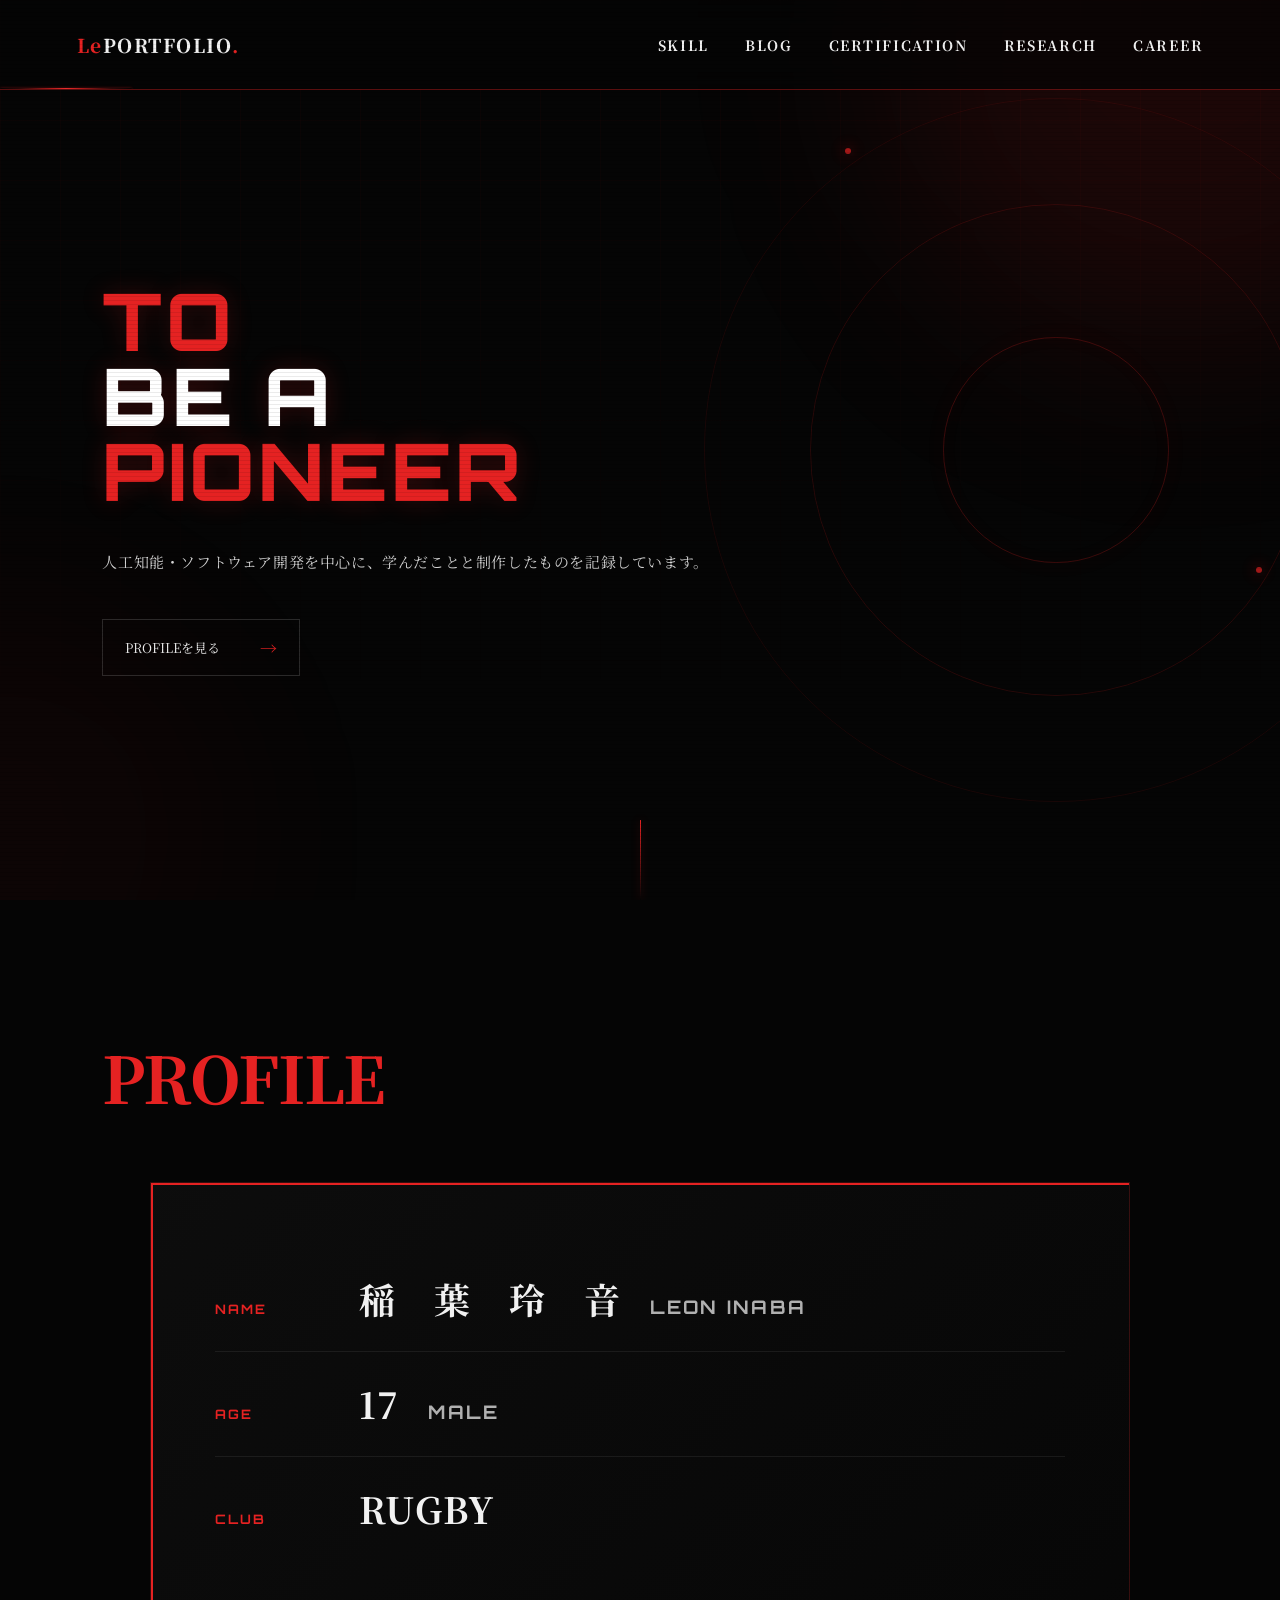
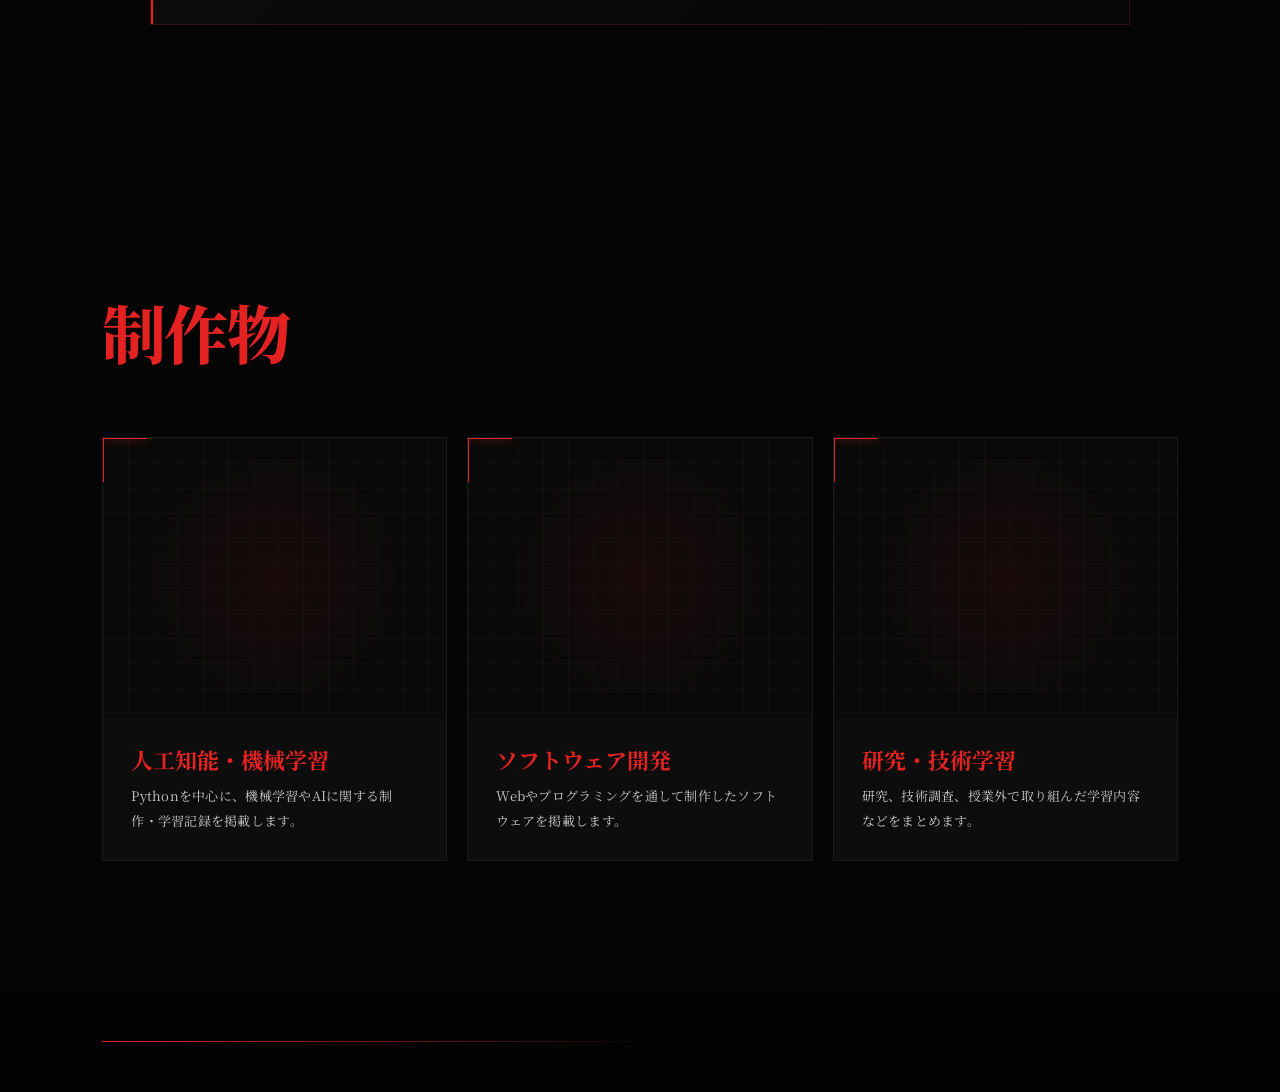
==== index.html @ b03e7f45 "Add animated profile section before works" ====
<!DOCTYPE html>
<html lang="ja">
<head>
  <meta charset="UTF-8">
  <meta name="viewport" content="width=device-width, initial-scale=1.0">
  <title>LEON INABA｜PORTFOLIO</title>
  <link rel="preconnect" href="https://fonts.googleapis.com">
  <link rel="preconnect" href="https://fonts.gstatic.com" crossorigin>
  <link href="https://fonts.googleapis.com/css2?family=Noto+Serif+JP:wght@400;500;600;700;800;900&family=Orbitron:wght@500;600;700;800;900&display=swap" rel="stylesheet">
  <link rel="stylesheet" href="style.css?v=20260903-0615">
  <link rel="stylesheet" href="japanese-theme.css?v=20260903-0615">
  <style>
    header .logo {
      color: var(--white) !important;
      text-shadow: none !important;
    }
    header .logo span {
      color: var(--red) !important;
    }
    header nav a,
    header nav a.active {
      color: var(--white) !important;
      text-shadow: none !important;
    }
    header nav a:hover,
    header nav a.active:hover {
      color: var(--red-bright) !important;
    }

    .profile {
      position: relative;
    }

    .profile-box {
      position: relative;
      max-width: 980px;
      min-height: 360px;
      margin: 0 auto;
      padding: clamp(34px, 5vw, 64px);
      border: 1px solid rgba(229, 34, 34, 0.2);
      background: linear-gradient(135deg, rgba(13,13,13,0.96), rgba(7,7,7,0.96));
      overflow: hidden;
    }

    .profile-box::before {
      content: "";
      position: absolute;
      top: 0;
      left: 0;
      width: 0;
      height: 2px;
      background: var(--red);
      transition: width 1s cubic-bezier(0.22, 1, 0.36, 1);
    }

    .profile-box::after {
      content: "";
      position: absolute;
      top: 0;
      left: 0;
      width: 2px;
      height: 0;
      background: var(--red);
      transition: height 1s cubic-bezier(0.22, 1, 0.36, 1) 0.12s;
    }

    .profile.is-visible .profile-box::before { width: 100%; }
    .profile.is-visible .profile-box::after { height: 100%; }

    .profile-grid {
      display: grid;
      gap: 0;
    }

    .profile-row {
      display: grid;
      grid-template-columns: 120px 1fr;
      align-items: baseline;
      gap: 24px;
      padding: 24px 0;
      border-bottom: 1px solid rgba(255,255,255,0.07);
      opacity: 0;
      transform: translateY(26px);
      transition: opacity 0.7s ease, transform 0.85s cubic-bezier(0.22, 1, 0.36, 1);
    }

    .profile-row:last-child { border-bottom: 0; }
    .profile-row:nth-child(2) { transition-delay: 0.12s; }
    .profile-row:nth-child(3) { transition-delay: 0.24s; }

    .profile.is-visible .profile-row {
      opacity: 1;
      transform: translateY(0);
    }

    .profile-label {
      color: var(--red);
      font-family: "Orbitron", sans-serif;
      font-size: 13px;
      font-weight: 700;
      letter-spacing: 0.16em;
    }

    .profile-value {
      color: var(--white);
      font-family: "Noto Serif JP", "Yu Mincho", "Hiragino Mincho ProN", serif;
      font-size: clamp(22px, 3vw, 36px);
      font-weight: 700;
      line-height: 1.55;
      letter-spacing: 0.04em;
    }

    .profile-value .en {
      margin-left: 18px;
      color: rgba(241,241,241,0.72);
      font-family: "Orbitron", sans-serif;
      font-size: 0.52em;
      letter-spacing: 0.12em;
      white-space: nowrap;
    }

    @media (max-width: 700px) {
      .profile-row {
        grid-template-columns: 1fr;
        gap: 8px;
        padding: 20px 0;
      }
      .profile-value .en {
        display: block;
        margin: 6px 0 0;
      }
    }

    @media (prefers-reduced-motion: reduce) {
      .profile-box::before { width: 100%; transition: none; }
      .profile-box::after { height: 100%; transition: none; }
      .profile-row { opacity: 1; transform: none; transition: none; }
    }
  </style>
</head>
<body>
  <div class="background" aria-hidden="true">
    <div class="grid"></div>
    <div class="glow glow-1"></div>
    <div class="glow glow-2"></div>
  </div>
  <header>
    <a href="#" class="logo"><span>Le</span>PORTFOLIO<span>.</span></a>
    <nav>
      <a href="skill.html">SKILL</a>
      <a href="#activity">BLOG</a>
      <a href="certification.html">CERTIFICATION</a>
      <a href="#research">RESEARCH</a>
      <a href="career.html">CAREER</a>
    </nav>
  </header>
  <main>
    <section class="hero">
      <div class="hero-content">
        <h1 aria-label="TO BE A PIONEER">
          <span class="hero-line">TO</span>
          <span class="hero-line hero-line-white">BE A</span>
          <span class="hero-line">PIONEER</span>
        </h1>
        <p>人工知能・ソフトウェア開発を中心に、学んだことと制作したものを記録しています。</p>
        <a href="#profile" class="hero-button">PROFILEを見る <span>→</span></a>
      </div>
      <div class="hero-decoration" aria-hidden="true">
        <div class="circle circle-1"></div>
        <div class="circle circle-2"></div>
        <div class="circle circle-3"></div>
      </div>
      <div class="scroll-line" aria-hidden="true"></div>
    </section>

    <section id="profile" class="profile">
      <div class="section-heading"><h2>PROFILE</h2></div>
      <div class="profile-box">
        <div class="profile-grid">
          <div class="profile-row">
            <div class="profile-label">NAME</div>
            <div class="profile-value">稲　葉　玲　音 <span class="en">LEON INABA</span></div>
          </div>
          <div class="profile-row">
            <div class="profile-label">AGE</div>
            <div class="profile-value">17 <span class="en">MALE</span></div>
          </div>
          <div class="profile-row">
            <div class="profile-label">CLUB</div>
            <div class="profile-value">RUGBY</div>
          </div>
        </div>
      </div>
    </section>

    <section id="works" class="works">
      <div class="section-heading"><h2>制作物</h2></div>
      <div class="works-grid">
        <article class="work-card"><div class="work-image"></div><div class="work-content"><h3>人工知能・機械学習</h3><p>Pythonを中心に、機械学習やAIに関する制作・学習記録を掲載します。</p></div></article>
        <article class="work-card"><div class="work-image"></div><div class="work-content"><h3>ソフトウェア開発</h3><p>Webやプログラミングを通して制作したソフトウェアを掲載します。</p></div></article>
        <article class="work-card"><div class="work-image"></div><div class="work-content"><h3>研究・技術学習</h3><p>研究、技術調査、授業外で取り組んだ学習内容などをまとめます。</p></div></article>
      </div>
    </section>
  </main>
  <footer><div class="footer-line"></div></footer>

  <script>
    (() => {
      const profile = document.querySelector('.profile');
      if (!profile) return;

      const reduceMotion = window.matchMedia('(prefers-reduced-motion: reduce)').matches;
      if (reduceMotion || !('IntersectionObserver' in window)) {
        profile.classList.add('is-visible');
        return;
      }

      const observer = new IntersectionObserver((entries) => {
        entries.forEach((entry) => {
          if (!entry.isIntersecting) return;
          entry.target.classList.add('is-visible');
          observer.unobserve(entry.target);
        });
      }, { threshold: 0.24, rootMargin: '0px 0px -8% 0px' });

      observer.observe(profile);
    })();
  </script>
</body>
</html>
---- style.css ----
/* ========================================
   VARIABLES
======================================== */

:root {
  --black: #050505;
  --black-light: #0a0a0a;
  --panel: #0d0d0d;
  --panel-light: #121212;

  --red: #e52222;
  --red-bright: #ff3030;

  --white: #f1f1f1;
  --gray: #777;
  --gray-dark: #333;

  --red-border: rgba(229, 34, 34, 0.28);
}


/* ========================================
   RESET
======================================== */

* {
  margin: 0;
  padding: 0;
  box-sizing: border-box;
}

html {
  scroll-behavior: smooth;
}

body {
  min-height: 100vh;

  background: var(--black);
  color: var(--white);

  font-family:
    "Inter",
    "Noto Sans JP",
    sans-serif;

  overflow-x: hidden;
}


/* ========================================
   BACKGROUND
======================================== */

.background {
  position: fixed;
  inset: 0;

  pointer-events: none;

  overflow: hidden;

  z-index: -1;
}


/* 薄いグリッド */

.grid {
  position: absolute;
  inset: 0;

  background-image:

    linear-gradient(
      rgba(229, 34, 34, 0.035) 1px,
      transparent 1px
    ),

    linear-gradient(
      90deg,
      rgba(229, 34, 34, 0.035) 1px,
      transparent 1px
    );

  background-size: 60px 60px;

  mask-image:
    linear-gradient(
      to bottom,
      rgba(0, 0, 0, 1),
      transparent 80%
    );
}


/* 赤い光 */

.glow {
  position: absolute;

  border-radius: 50%;

  filter: blur(100px);

  background: rgba(229, 34, 34, 0.1);
}


.glow-1 {
  width: 600px;
  height: 600px;

  top: -250px;
  right: -200px;
}


.glow-2 {
  width: 500px;
  height: 500px;

  left: -250px;
  top: 65vh;

  opacity: 0.4;
}


/* ========================================
   HEADER
======================================== */

header {
  width: 100%;
  height: 90px;

  position: fixed;
  top: 0;
  left: 0;

  display: flex;
  justify-content: space-between;
  align-items: center;

  padding: 0 6vw;

  z-index: 100;

  background: rgba(5, 5, 5, 0.72);

  border-bottom:
    1px solid rgba(255, 255, 255, 0.05);

  backdrop-filter: blur(16px);
}


/* Logo */

.logo {
  color: var(--white);

  text-decoration: none;

  font-size: 19px;

  font-weight: 800;

  letter-spacing: -0.04em;
}


.logo span {
  color: var(--red);
}


/* Navigation */

nav {
  display: flex;

  align-items: center;

  gap: 36px;
}


nav a {
  position: relative;

  color: #777;

  font-size: 12px;

  font-weight: 500;

  letter-spacing: 0.08em;

  text-decoration: none;

  transition: 0.25s;
}


nav a::after {
  content: "";

  position: absolute;

  left: 0;
  bottom: -8px;

  width: 0;
  height: 1px;

  background: var(--red);

  box-shadow:
    0 0 10px var(--red);

  transition: 0.25s;
}


nav a:hover {
  color: white;
}


nav a:hover::after {
  width: 100%;
}


/* ========================================
   HERO
======================================== */

.hero {
  min-height: 100vh;

  position: relative;

  display: flex;

  align-items: center;

  padding:
    140px
    8vw
    80px;

  overflow: hidden;
}


.hero-content {
  position: relative;

  z-index: 5;
}


/* Main title */

.hero h1 {
  margin: 0;

  color: var(--white);

  font-size:
    clamp(
      56px,
      9vw,
      150px
    );

  font-weight: 900;

  letter-spacing: -0.075em;

  line-height: 0.82;
}


.hero h1 span {
  color: var(--red);

  text-shadow:
    0 0 25px
    rgba(229, 34, 34, 0.22);
}


/* Subtitle */

.hero p {
  margin-top: 40px;

  color: #666;

  font-size: 13px;

  letter-spacing: 0.1em;

  font-weight: 400;
}


/* Button */

.hero-button {
  width: fit-content;

  margin-top: 42px;

  display: flex;

  align-items: center;

  gap: 40px;

  padding:
    15px
    22px;

  color: var(--white);

  border:
    1px solid
    rgba(255, 255, 255, 0.15);

  text-decoration: none;

  font-size: 13px;

  transition:
    border-color 0.25s,
    background 0.25s,
    transform 0.25s;
}


.hero-button span {
  color: var(--red);

  font-size: 17px;

  transition: transform 0.25s;
}


.hero-button:hover {
  border-color: var(--red);

  background:
    rgba(229, 34, 34, 0.04);

  transform:
    translateY(-2px);
}


.hero-button:hover span {
  transform:
    translateX(5px);
}


/* ========================================
   HERO CIRCLES
======================================== */

.hero-decoration {
  position: absolute;

  width: min(55vw, 800px);
  aspect-ratio: 1;

  right: -10vw;
  top: 50%;

  transform:
    translateY(-50%);

  opacity: 0.7;
}


.circle {
  position: absolute;

  border-radius: 50%;

  border:
    1px solid
    rgba(229, 34, 34, 0.13);
}


.circle-1 {
  inset: 0;

  animation:
    rotateCircle
    35s linear infinite;
}


.circle-2 {
  inset: 15%;

  border-color:
    rgba(229, 34, 34, 0.22);

  animation:
    rotateCircleReverse
    25s linear infinite;
}


.circle-3 {
  inset: 34%;

  border-color:
    rgba(229, 34, 34, 0.35);

  box-shadow:

    0 0 30px
    rgba(229, 34, 34, 0.05),

    inset 0 0 30px
    rgba(229, 34, 34, 0.03);
}


.circle-1::before,
.circle-2::before {
  content: "";

  position: absolute;

  width: 6px;
  height: 6px;

  border-radius: 50%;

  background: var(--red);

  box-shadow:
    0 0 15px var(--red);
}


.circle-1::before {
  left: 20%;
  top: 7%;
}


.circle-2::before {
  right: 8%;
  bottom: 25%;
}


@keyframes rotateCircle {

  from {
    transform:
      rotate(0deg);
  }

  to {
    transform:
      rotate(360deg);
  }

}


@keyframes rotateCircleReverse {

  from {
    transform:
      rotate(360deg);
  }

  to {
    transform:
      rotate(0deg);
  }

}


/* ========================================
   SCROLL LINE
======================================== */

.scroll-line {
  position: absolute;

  width: 1px;
  height: 80px;

  left: 50%;

  bottom: 0;

  background:
    linear-gradient(
      to bottom,
      var(--red),
      transparent
    );

  box-shadow:
    0 0 8px
    rgba(229, 34, 34, 0.4);
}


/* ========================================
   GENERAL SECTION
======================================== */

section:not(.hero) {
  max-width: 1400px;

  margin: auto;

  padding:
    130px
    8vw;
}


.section-heading {
  margin-bottom: 60px;
}


.section-heading h2 {
  color: var(--white);

  font-size:
    clamp(
      38px,
      5vw,
      70px
    );

  font-weight: 800;

  letter-spacing:
    -0.05em;
}


.section-heading h2 span {
  color: var(--red);
}


/* ========================================
   WORKS
======================================== */

.works-grid {
  display: grid;

  grid-template-columns:
    repeat(3, 1fr);

  gap: 20px;
}


.work-card {
  position: relative;

  min-height: 420px;

  background:
    var(--panel);

  border:
    1px solid
    rgba(255, 255, 255, 0.06);

  overflow: hidden;

  cursor: pointer;

  transition:
    transform 0.35s,
    border-color 0.35s,
    box-shadow 0.35s;
}


/* 赤い角 */

.work-card::before {
  content: "";

  position: absolute;

  top: -1px;
  left: -1px;

  width: 45px;
  height: 2px;

  z-index: 10;

  background: var(--red);

  box-shadow:
    0 0 10px
    rgba(229, 34, 34, 0.7);
}


.work-card::after {
  content: "";

  position: absolute;

  top: -1px;
  left: -1px;

  width: 2px;
  height: 45px;

  z-index: 10;

  background: var(--red);
}


/* Image area */

.work-image {
  height: 280px;

  position: relative;

  background:

    radial-gradient(
      circle at center,
      rgba(229, 34, 34, 0.08),
      transparent 60%
    ),

    #090909;
}


.work-image::after {
  content: "";

  position: absolute;

  inset: 0;

  background-image:

    linear-gradient(
      rgba(255, 255, 255, 0.025) 1px,
      transparent 1px
    ),

    linear-gradient(
      90deg,
      rgba(255, 255, 255, 0.025) 1px,
      transparent 1px
    );

  background-size:
    25px 25px;
}


/* Card content */

.work-content {
  padding:
    26px
    28px;
}


.work-content h3 {
  color: var(--white);

  font-size: 19px;

  font-weight: 600;

  margin-bottom: 9px;
}


.work-content p {
  color: #555;

  font-size: 12px;

  letter-spacing: 0.04em;
}


/* Hover */

.work-card:hover {
  transform:
    translateY(-8px);

  border-color:
    rgba(229, 34, 34, 0.35);

  box-shadow:

    0 30px 80px
    rgba(0, 0, 0, 0.6),

    0 0 40px
    rgba(229, 34, 34, 0.06);
}


.work-card:hover .work-image {
  background:

    radial-gradient(
      circle at center,
      rgba(229, 34, 34, 0.13),
      transparent 60%
    ),

    #090909;
}


/* ========================================
   ABOUT
======================================== */

.about {
  min-height: 70vh;
}


.about-box {
  width: 100%;

  min-height: 400px;

  background:
    linear-gradient(
      135deg,
      #0d0d0d,
      #080808
    );

  border:
    1px solid
    rgba(255, 255, 255, 0.06);

  border-left:
    2px solid
    var(--red);

  box-shadow:
    -10px 0 50px
    rgba(229, 34, 34, 0.025);
}


/* ========================================
   FOOTER
======================================== */

footer {
  padding:
    50px
    8vw;

  background:
    #030303;
}


.footer-line {
  height: 1px;

  width: 100%;

  background:
    linear-gradient(
      90deg,
      var(--red),
      rgba(229, 34, 34, 0.05),
      transparent
    );
}


/* ========================================
   SCAN LINE
======================================== */

body::after {
  content: "";

  position: fixed;

  inset: 0;

  z-index: 9999;

  pointer-events: none;

  background:
    repeating-linear-gradient(
      0deg,
      transparent,
      transparent 3px,
      rgba(0, 0, 0, 0.08) 3px,
      rgba(0, 0, 0, 0.08) 4px
    );
}


/* ========================================
   RESPONSIVE
======================================== */

@media (max-width: 900px) {

  header {
    padding:
      0
      24px;
  }


  nav {
    gap: 20px;
  }


  .hero {
    padding:
      120px
      24px
      80px;
  }


  .hero-decoration {
    width: 700px;

    opacity: 0.35;

    right: -450px;
  }


  section:not(.hero) {
    padding:
      100px
      24px;
  }


  .works-grid {
    grid-template-columns:
      1fr;
  }


  .work-card {
    min-height: 350px;
  }

}


@media (max-width: 600px) {

  header {
    height: 70px;
  }


  nav a {
    display: none;
  }


  .hero h1 {
    font-size:
      clamp(
        48px,
        16vw,
        80px
      );
  }


  .hero p {
    font-size: 11px;
  }


  .hero-decoration {
    right: -520px;
  }

}
---- japanese-theme.css ----
/* 日本語・明朝体テーマ上書き */

body {
  font-family: "Noto Serif JP", "Yu Mincho", "Hiragino Mincho ProN", serif;
  color: var(--white);
}

.logo,
nav a,
.hero-button,
.hero p,
.work-content p,
.about-box p {
  font-family: "Noto Serif JP", "Yu Mincho", "Hiragino Mincho ProN", serif;
}

.logo {
  letter-spacing: 0.08em;
  word-spacing: 0.72em;
}

/* トピック・タイトルは赤 */
.hero h1,
.hero h1 span,
.section-heading h2,
.work-content h3 {
  color: var(--red);
}

/* ヒーロー見出しだけサイバー風 */
.hero h1,
.hero h1 span {
  font-family: "Orbitron", sans-serif;
}

.hero h1 {
  position: relative;
  display: inline-flex;
  flex-direction: column;
  align-items: flex-start;
  gap: 0.03em;
  font-size: clamp(44px, 6.2vw, 96px);
  font-weight: 800;
  line-height: 0.92;
  letter-spacing: 0.04em;
  text-transform: uppercase;
  color: var(--red);
  text-shadow: 0 0 22px rgba(229, 34, 34, 0.16);
}

.hero-line {
  display: block;
  color: var(--red);
}

.hero-line-white {
  color: #fff !important;
  text-shadow: none;
}

/* 文章は白 */
.hero p,
.work-content p,
.about-box p {
  color: var(--white);
}

.hero p {
  max-width: 680px;
  font-size: 15px;
  line-height: 2;
  letter-spacing: 0.04em;
  opacity: 0.88;
}

.section-heading h2 {
  font-family: "Noto Serif JP", "Yu Mincho", "Hiragino Mincho ProN", serif;
  font-weight: 800;
  letter-spacing: -0.03em;
}

.work-content h3 {
  font-family: "Noto Serif JP", "Yu Mincho", "Hiragino Mincho ProN", serif;
  font-size: 22px;
  font-weight: 700;
}

.work-content p {
  font-size: 13px;
  line-height: 1.9;
  letter-spacing: 0.02em;
  opacity: 0.82;
}

.about-box {
  padding: 48px;
  display: flex;
  align-items: center;
}

.about-box p {
  max-width: 760px;
  margin: 0;
  font-size: 16px;
  line-height: 2.1;
  opacity: 0.9;
}

/* ナビゲーション：赤文字・明朝体・英大文字 */
nav a {
  color: var(--red);
  font-family: "Noto Serif JP", "Yu Mincho", "Hiragino Mincho ProN", serif;
  font-size: 14px;
  font-weight: 700;
  letter-spacing: 0.12em;
  text-transform: uppercase;
}

nav a:hover {
  color: var(--red-bright);
  text-shadow: 0 0 10px rgba(229, 34, 34, 0.45);
}

.hero-button {
  color: var(--white);
}

/* HEADER SWEEP — 細い赤ライン上を、短い高輝度セグメントだけが滑る */
header {
  overflow: hidden;
  border-bottom: 1px solid rgba(229, 34, 34, 0.38) !important;
  box-shadow: none;
}

header::after {
  content: "";
  position: absolute;
  left: 0;
  bottom: -1px;
  width: 132px;
  height: 2px;
  pointer-events: none;
  border-radius: 999px;
  background: linear-gradient(
    90deg,
    transparent 0%,
    rgba(229, 34, 34, 0.18) 16%,
    rgba(229, 34, 34, 0.82) 38%,
    #ff3030 50%,
    rgba(229, 34, 34, 0.82) 62%,
    rgba(229, 34, 34, 0.18) 84%,
    transparent 100%
  );
  box-shadow: 0 0 3px rgba(229, 34, 34, 0.42);
  animation: headerRedSweep 7.4s linear infinite;
  will-change: transform;
}

@keyframes headerRedSweep {
  from {
    transform: translateX(-160px);
  }
  to {
    transform: translateX(calc(100vw + 160px));
  }
}

@media (prefers-reduced-motion: reduce) {
  header::after {
    animation: none;
    display: none;
  }
}

@media (max-width: 600px) {
  .hero h1 {
    font-size: clamp(30px, 9vw, 46px);
  }

  .about-box {
    padding: 28px;
  }
}
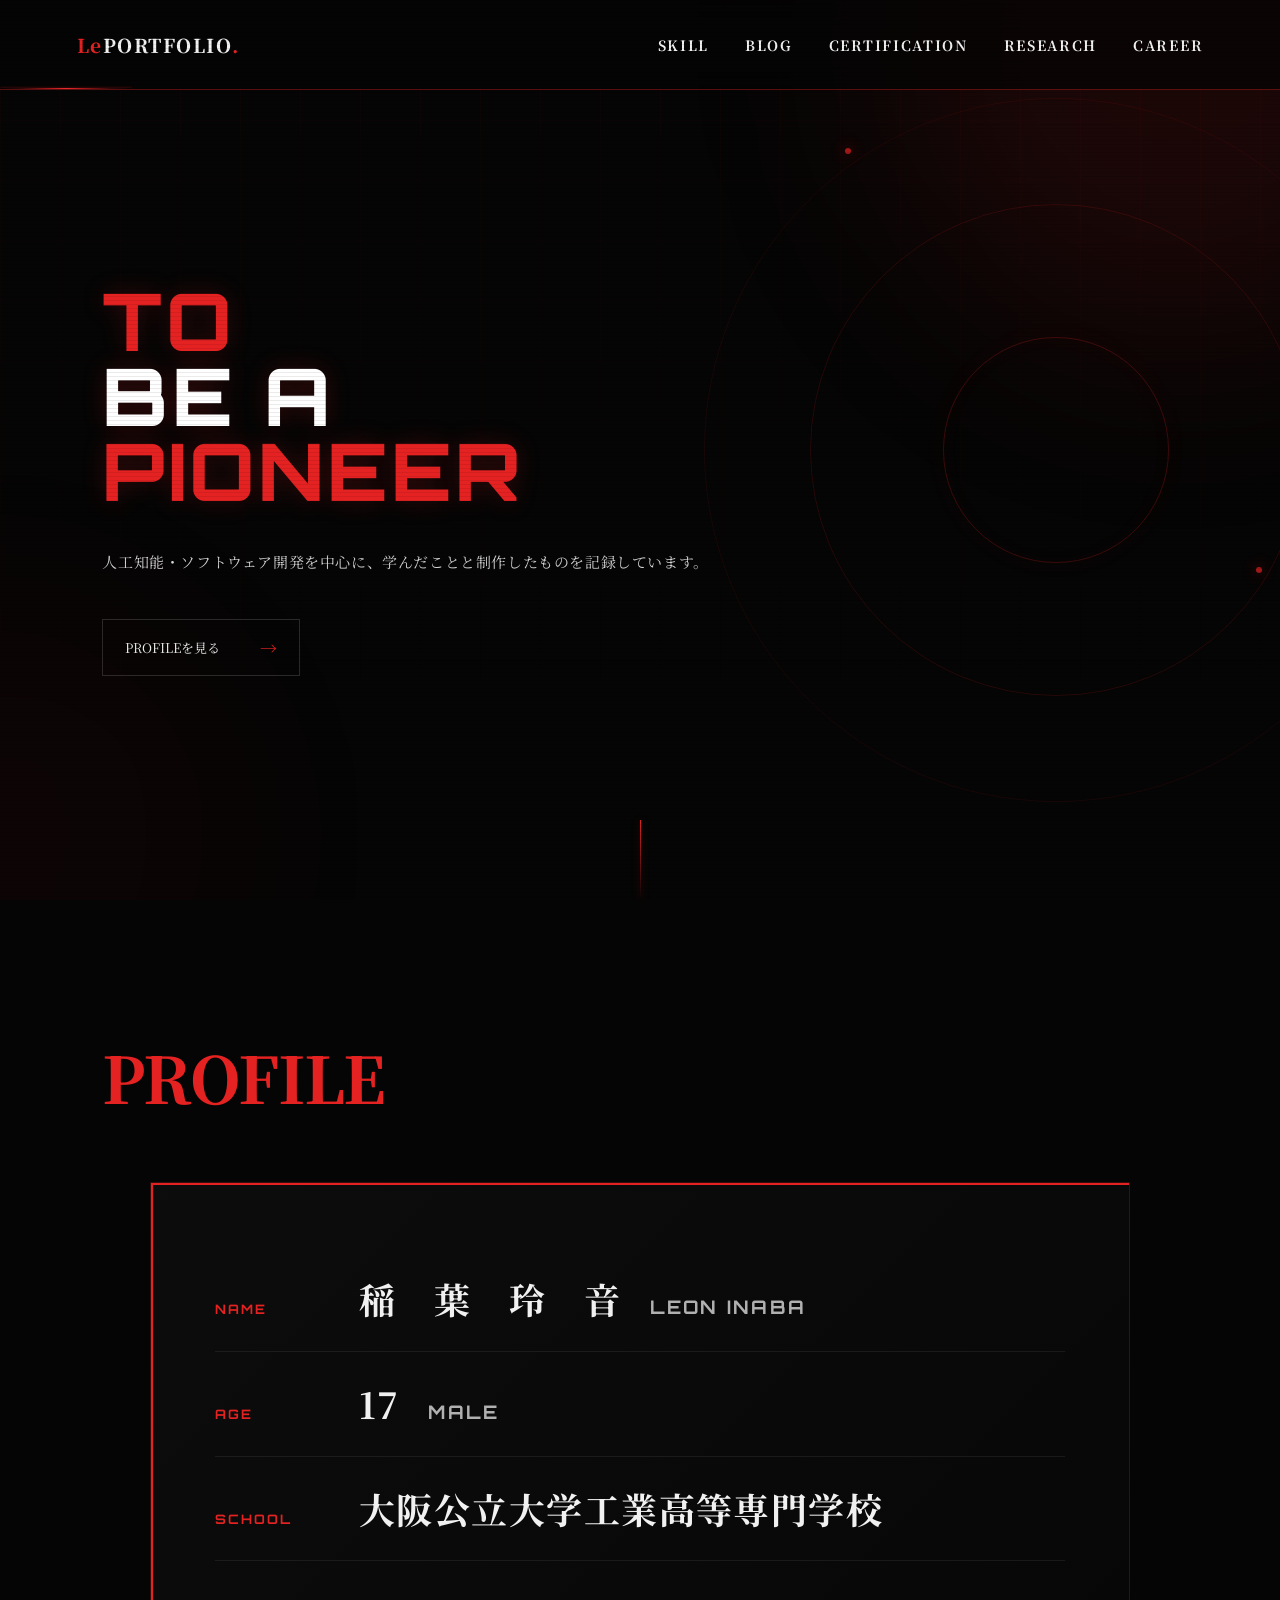
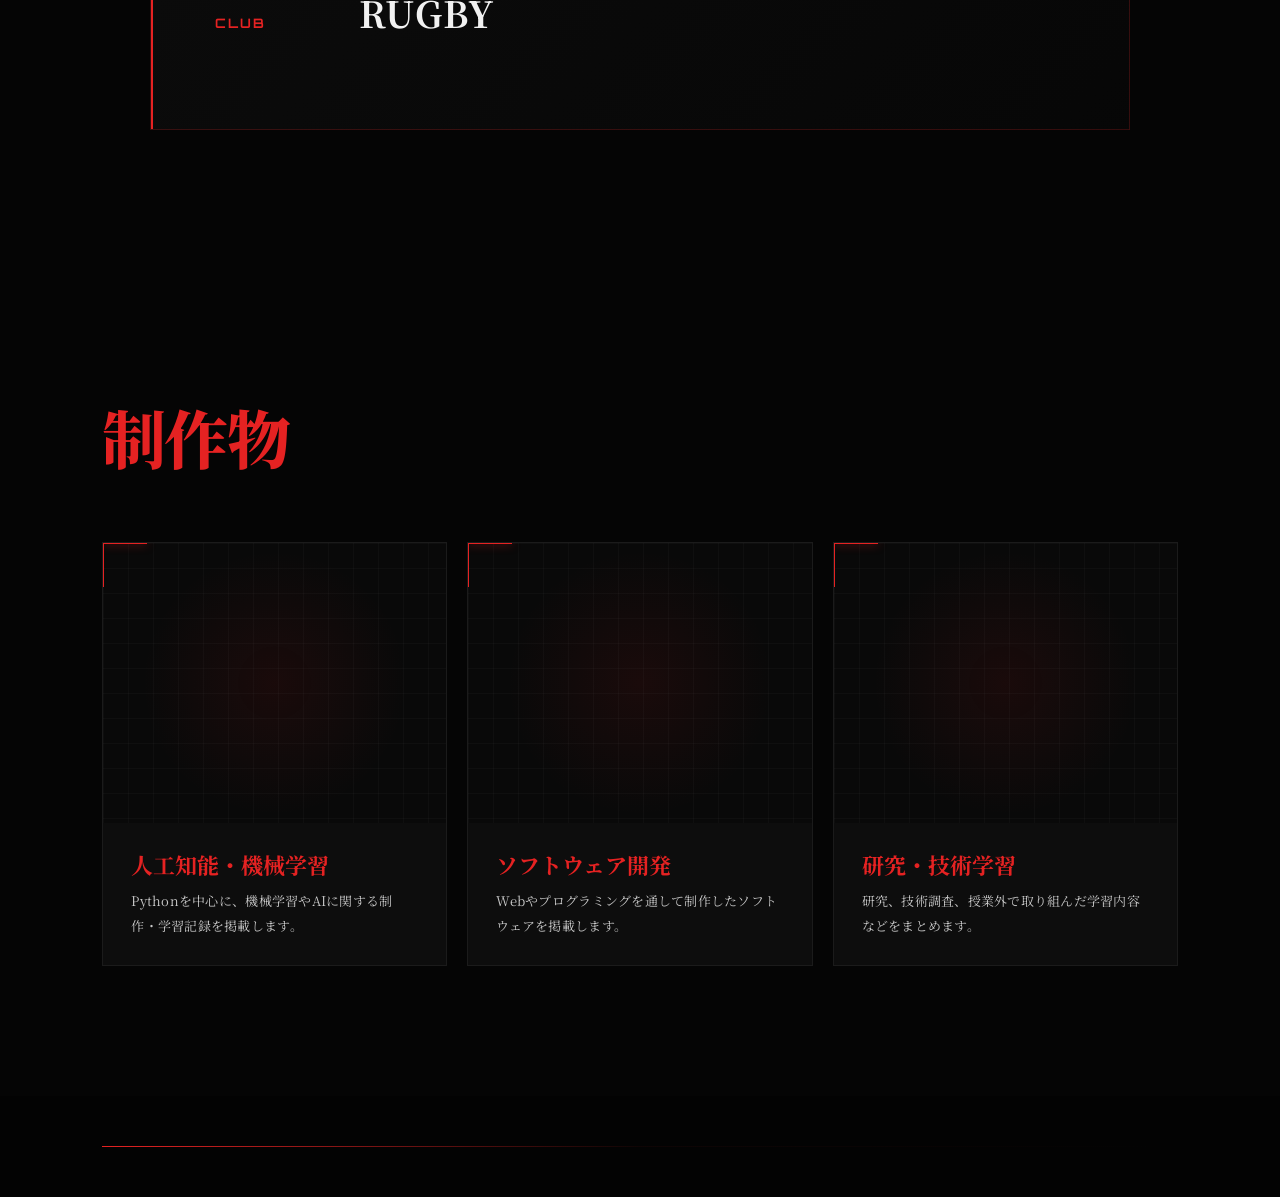
==== commit 50064438: "Add school to profile" ====
--- a/index.html
+++ b/index.html
@@ -87,6 +87,7 @@
     .profile-row:last-child { border-bottom: 0; }
     .profile-row:nth-child(2) { transition-delay: 0.12s; }
     .profile-row:nth-child(3) { transition-delay: 0.24s; }
+    .profile-row:nth-child(4) { transition-delay: 0.36s; }
 
     .profile.is-visible .profile-row {
       opacity: 1;
@@ -186,6 +187,10 @@
             <div class="profile-value">17 <span class="en">MALE</span></div>
           </div>
           <div class="profile-row">
+            <div class="profile-label">SCHOOL</div>
+            <div class="profile-value">大阪公立大学工業高等専門学校</div>
+          </div>
+          <div class="profile-row">
             <div class="profile-label">CLUB</div>
             <div class="profile-value">RUGBY</div>
           </div>
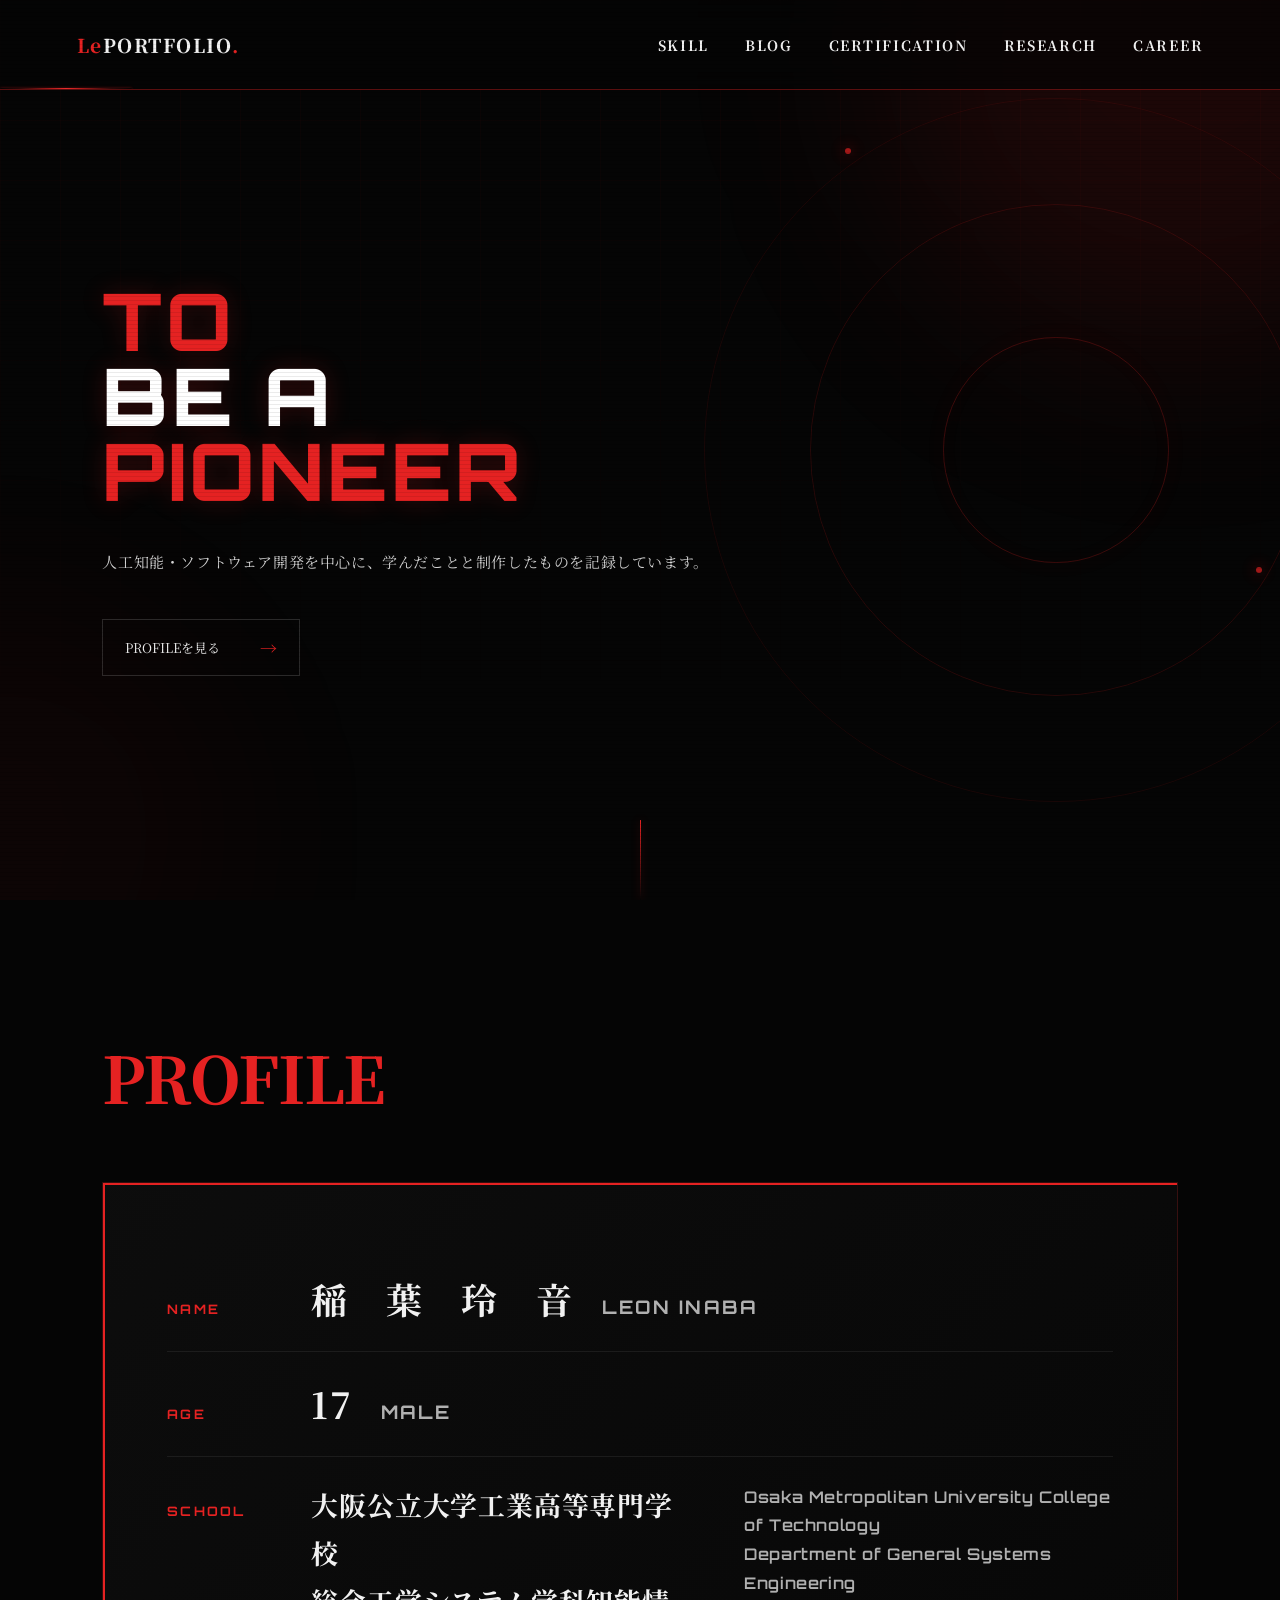
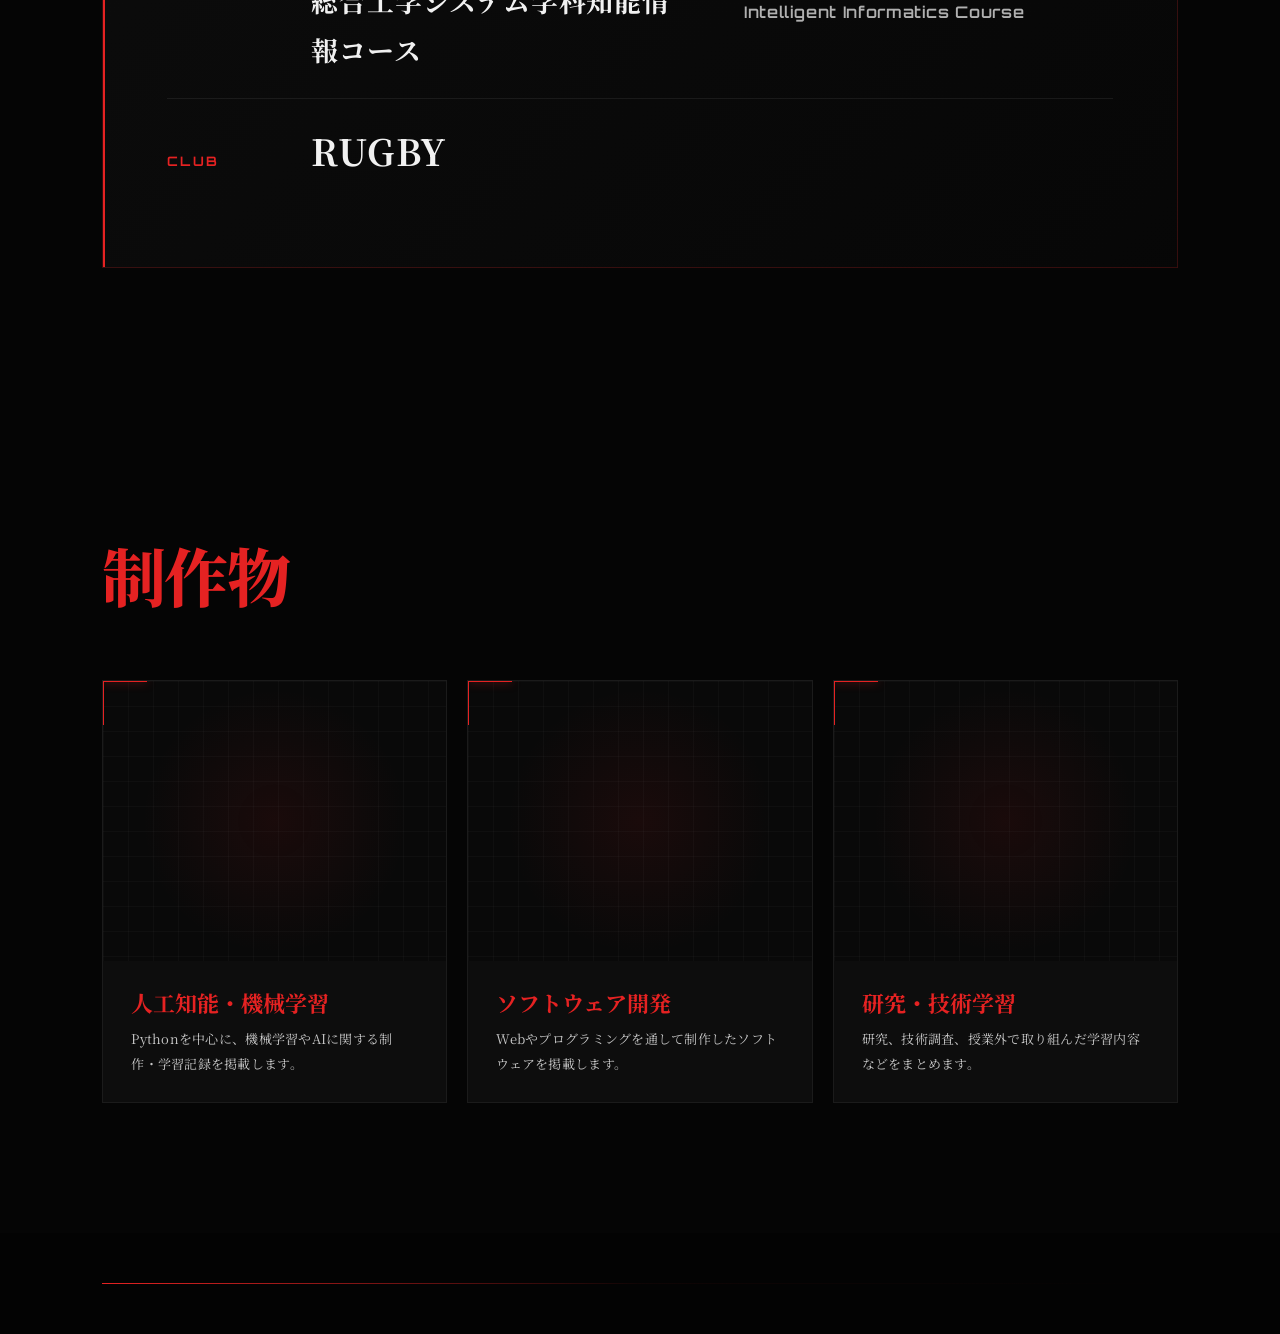
==== commit a7ac41f1: "Add bilingual school details to profile" ====
--- a/index.html
+++ b/index.html
@@ -33,7 +33,7 @@
 
     .profile-box {
       position: relative;
-      max-width: 980px;
+      max-width: 1080px;
       min-height: 360px;
       margin: 0 auto;
       padding: clamp(34px, 5vw, 64px);
@@ -120,6 +120,34 @@
       white-space: nowrap;
     }
 
+    .school-pair {
+      display: grid;
+      grid-template-columns: minmax(0, 1fr) minmax(0, 1fr);
+      gap: clamp(24px, 5vw, 64px);
+      align-items: start;
+    }
+
+    .school-ja,
+    .school-en {
+      min-width: 0;
+    }
+
+    .school-ja {
+      font-size: clamp(18px, 2.1vw, 28px);
+      line-height: 1.8;
+      letter-spacing: 0.03em;
+    }
+
+    .school-en {
+      padding-top: 2px;
+      color: rgba(241,241,241,0.72);
+      font-family: "Orbitron", sans-serif;
+      font-size: clamp(12px, 1.25vw, 16px);
+      font-weight: 600;
+      line-height: 1.8;
+      letter-spacing: 0.04em;
+    }
+
     @media (max-width: 700px) {
       .profile-row {
         grid-template-columns: 1fr;
@@ -129,6 +157,10 @@
       .profile-value .en {
         display: block;
         margin: 6px 0 0;
+      }
+      .school-pair {
+        grid-template-columns: 1fr;
+        gap: 14px;
       }
     }
 
@@ -188,7 +220,10 @@
           </div>
           <div class="profile-row">
             <div class="profile-label">SCHOOL</div>
-            <div class="profile-value">大阪公立大学工業高等専門学校</div>
+            <div class="profile-value school-pair">
+              <div class="school-ja">大阪公立大学工業高等専門学校<br>総合工学システム学科知能情報コース</div>
+              <div class="school-en">Osaka Metropolitan University College of Technology<br>Department of General Systems Engineering<br>Intelligent Informatics Course</div>
+            </div>
           </div>
           <div class="profile-row">
             <div class="profile-label">CLUB</div>
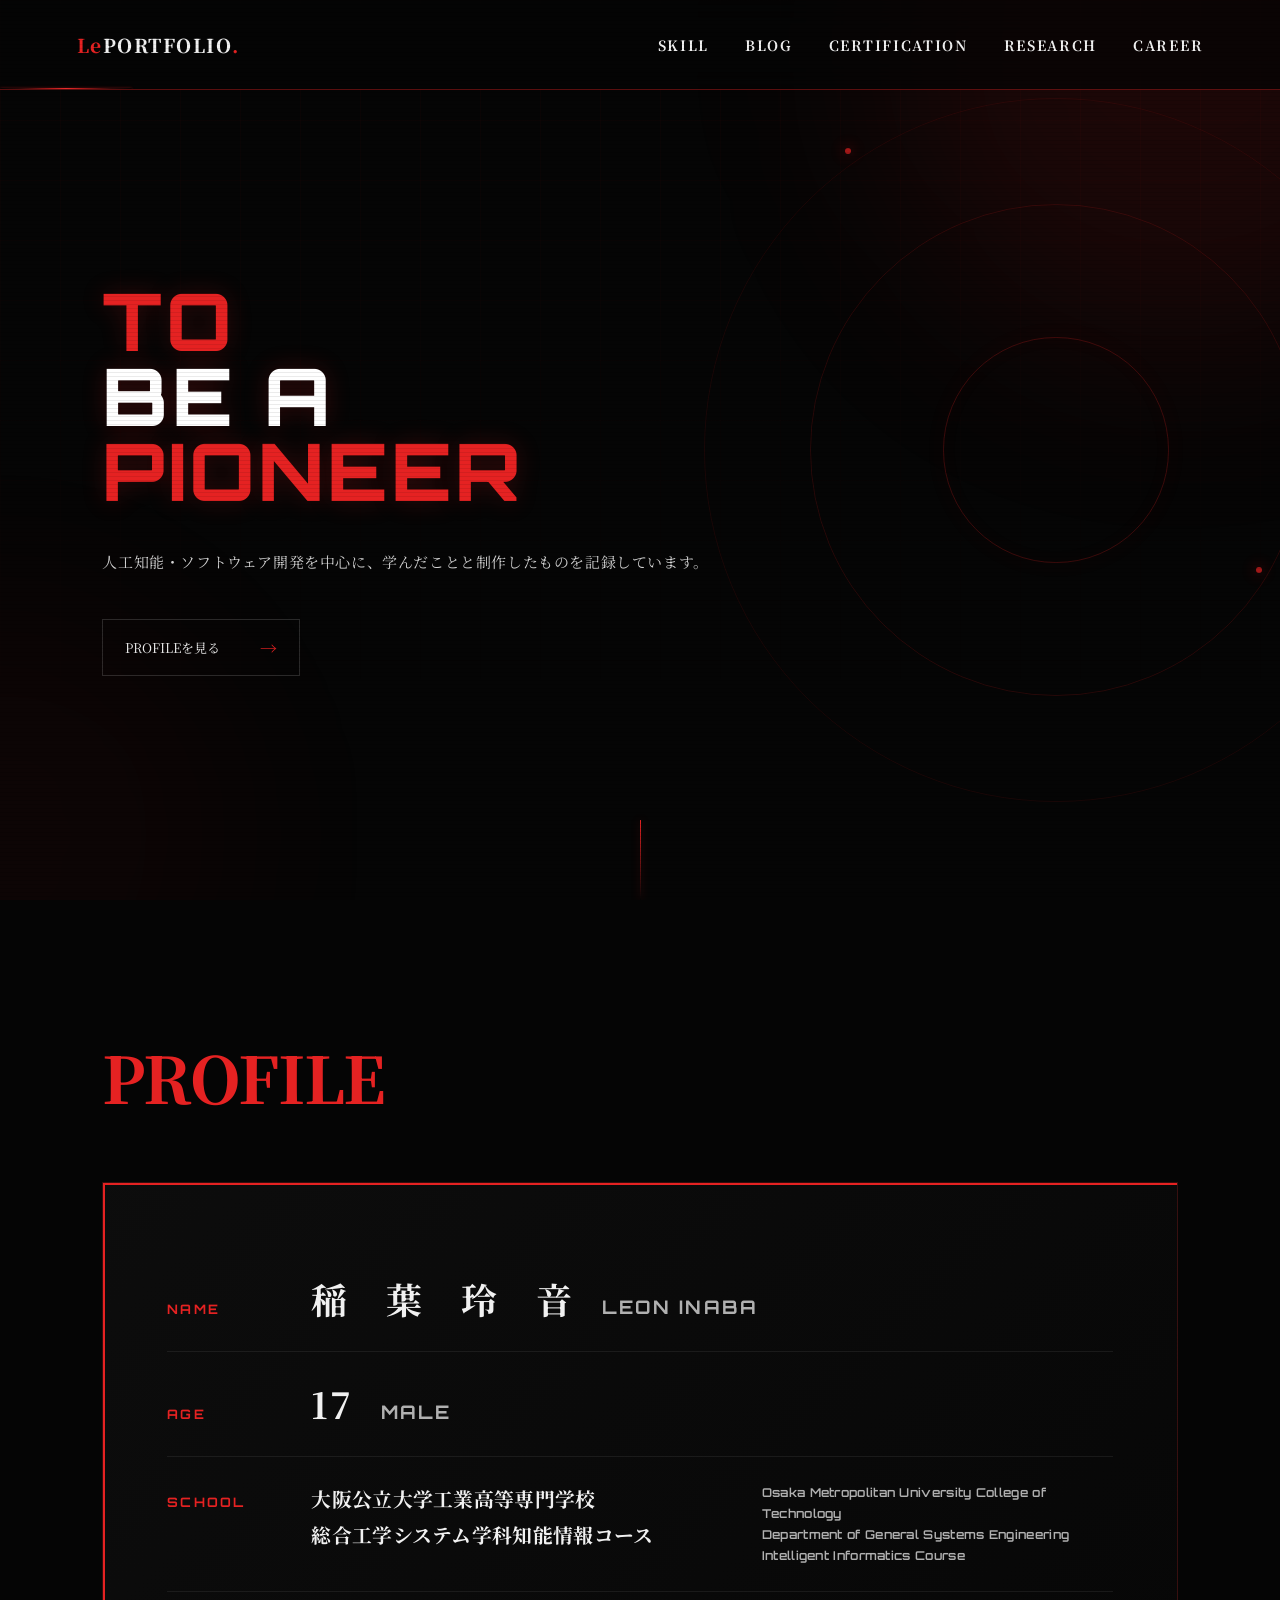
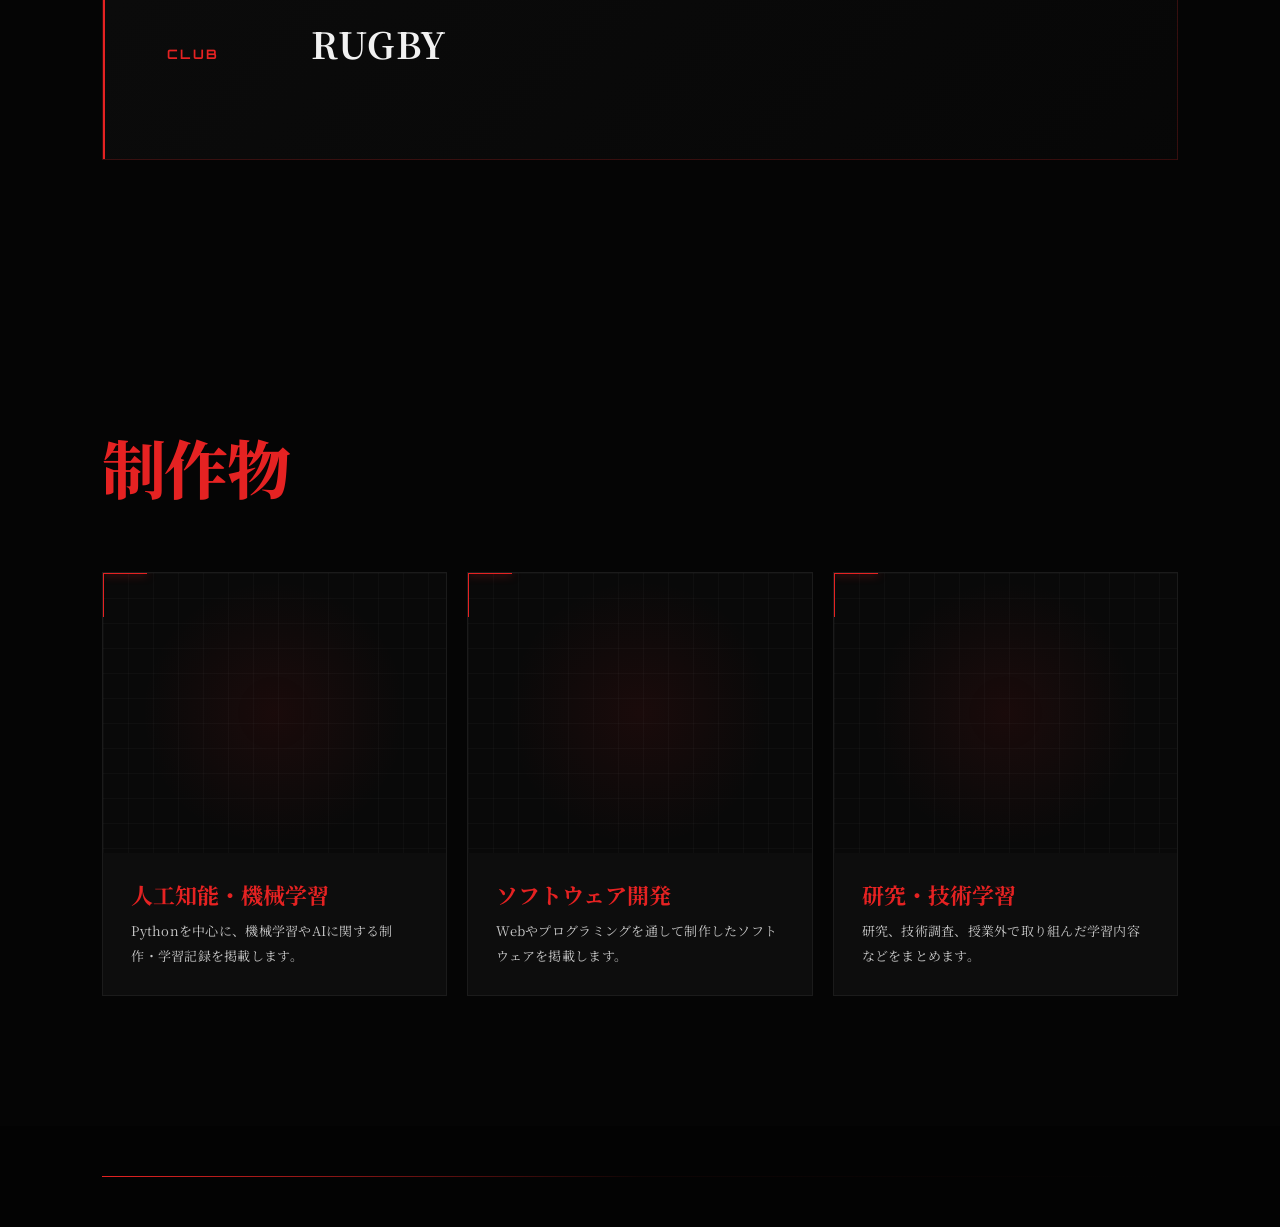
==== commit 45030de7: "Reduce profile school text size" ====
--- a/index.html
+++ b/index.html
@@ -122,8 +122,8 @@
 
     .school-pair {
       display: grid;
-      grid-template-columns: minmax(0, 1fr) minmax(0, 1fr);
-      gap: clamp(24px, 5vw, 64px);
+      grid-template-columns: minmax(0, 1.08fr) minmax(0, 0.92fr);
+      gap: clamp(18px, 3vw, 42px);
       align-items: start;
     }
 
@@ -133,19 +133,19 @@
     }
 
     .school-ja {
-      font-size: clamp(18px, 2.1vw, 28px);
-      line-height: 1.8;
-      letter-spacing: 0.03em;
+      font-size: clamp(15px, 1.55vw, 21px);
+      line-height: 1.85;
+      letter-spacing: 0.015em;
     }
 
     .school-en {
-      padding-top: 2px;
+      padding-top: 1px;
       color: rgba(241,241,241,0.72);
       font-family: "Orbitron", sans-serif;
-      font-size: clamp(12px, 1.25vw, 16px);
+      font-size: clamp(10px, 0.95vw, 13px);
       font-weight: 600;
-      line-height: 1.8;
-      letter-spacing: 0.04em;
+      line-height: 1.75;
+      letter-spacing: 0.025em;
     }
 
     @media (max-width: 700px) {
@@ -161,6 +161,12 @@
       .school-pair {
         grid-template-columns: 1fr;
         gap: 14px;
+      }
+      .school-ja {
+        font-size: clamp(14px, 4.2vw, 18px);
+      }
+      .school-en {
+        font-size: clamp(10px, 3.2vw, 12px);
       }
     }
 
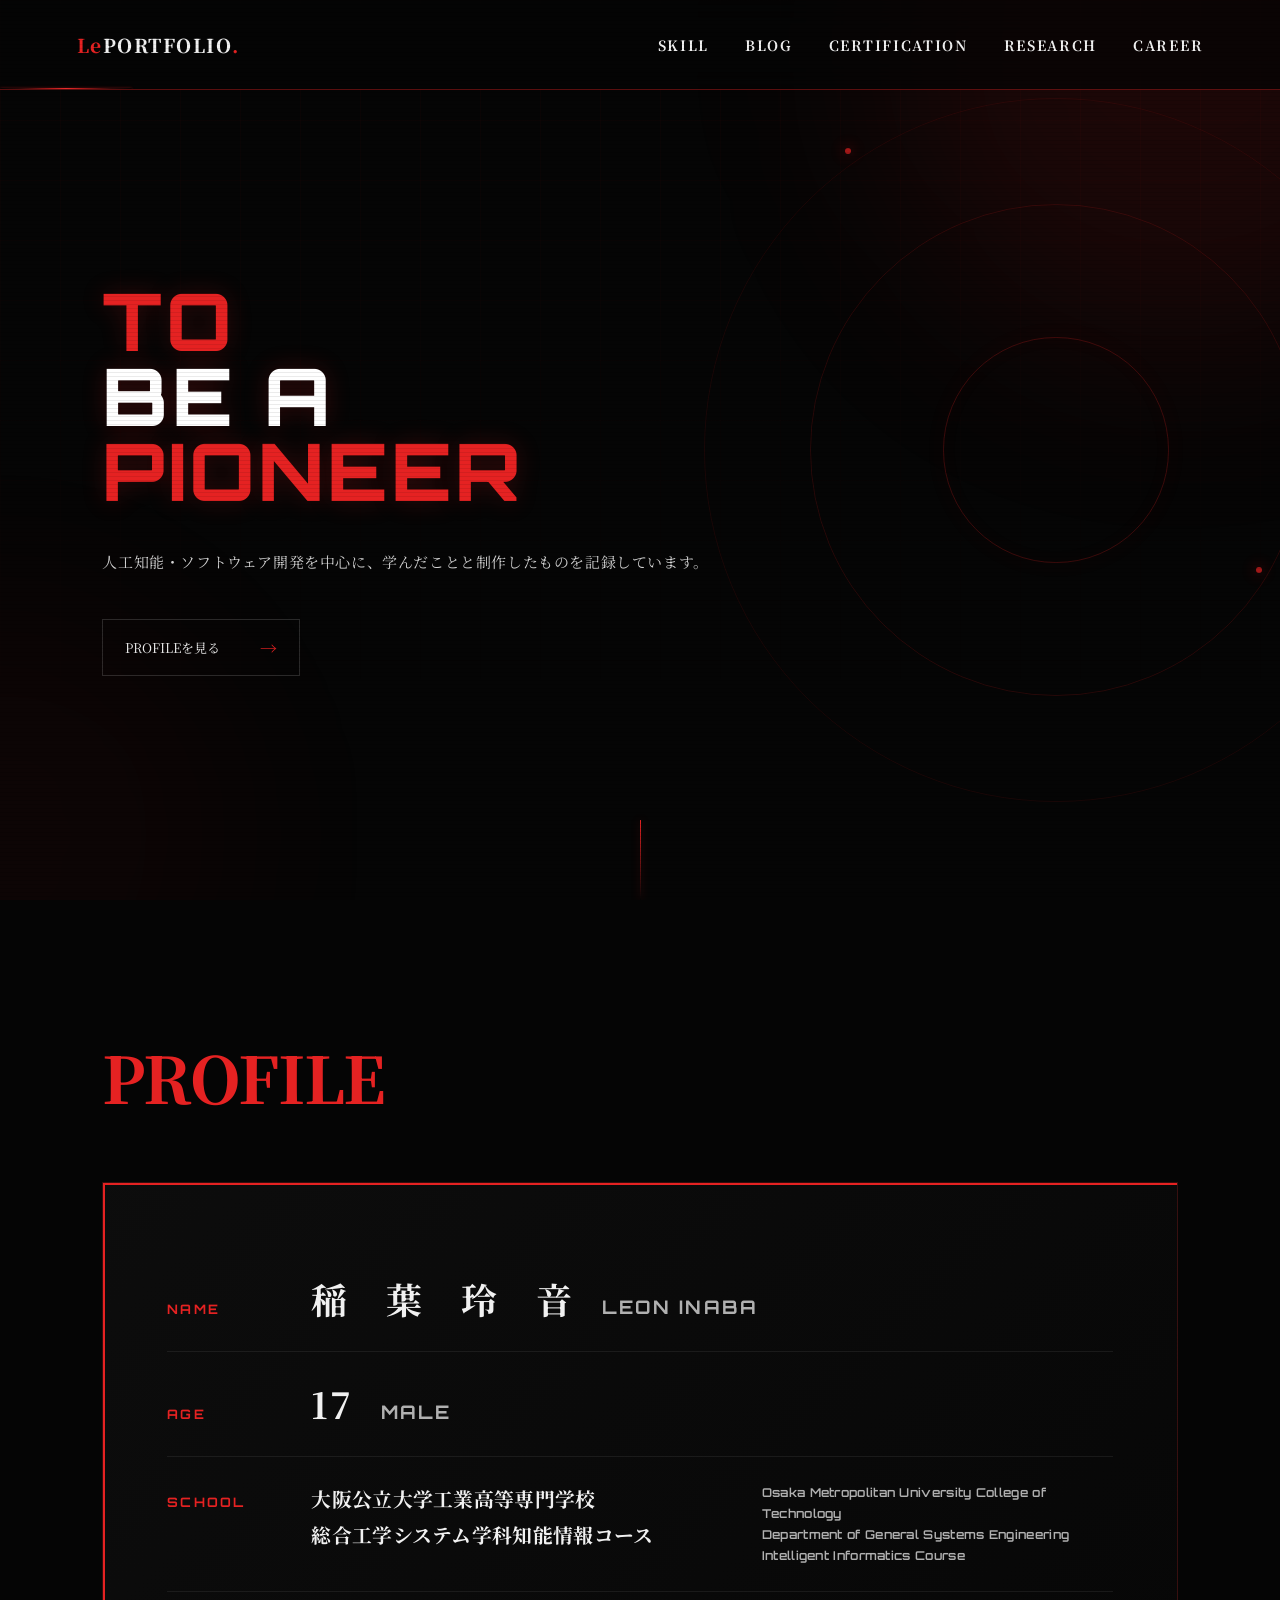
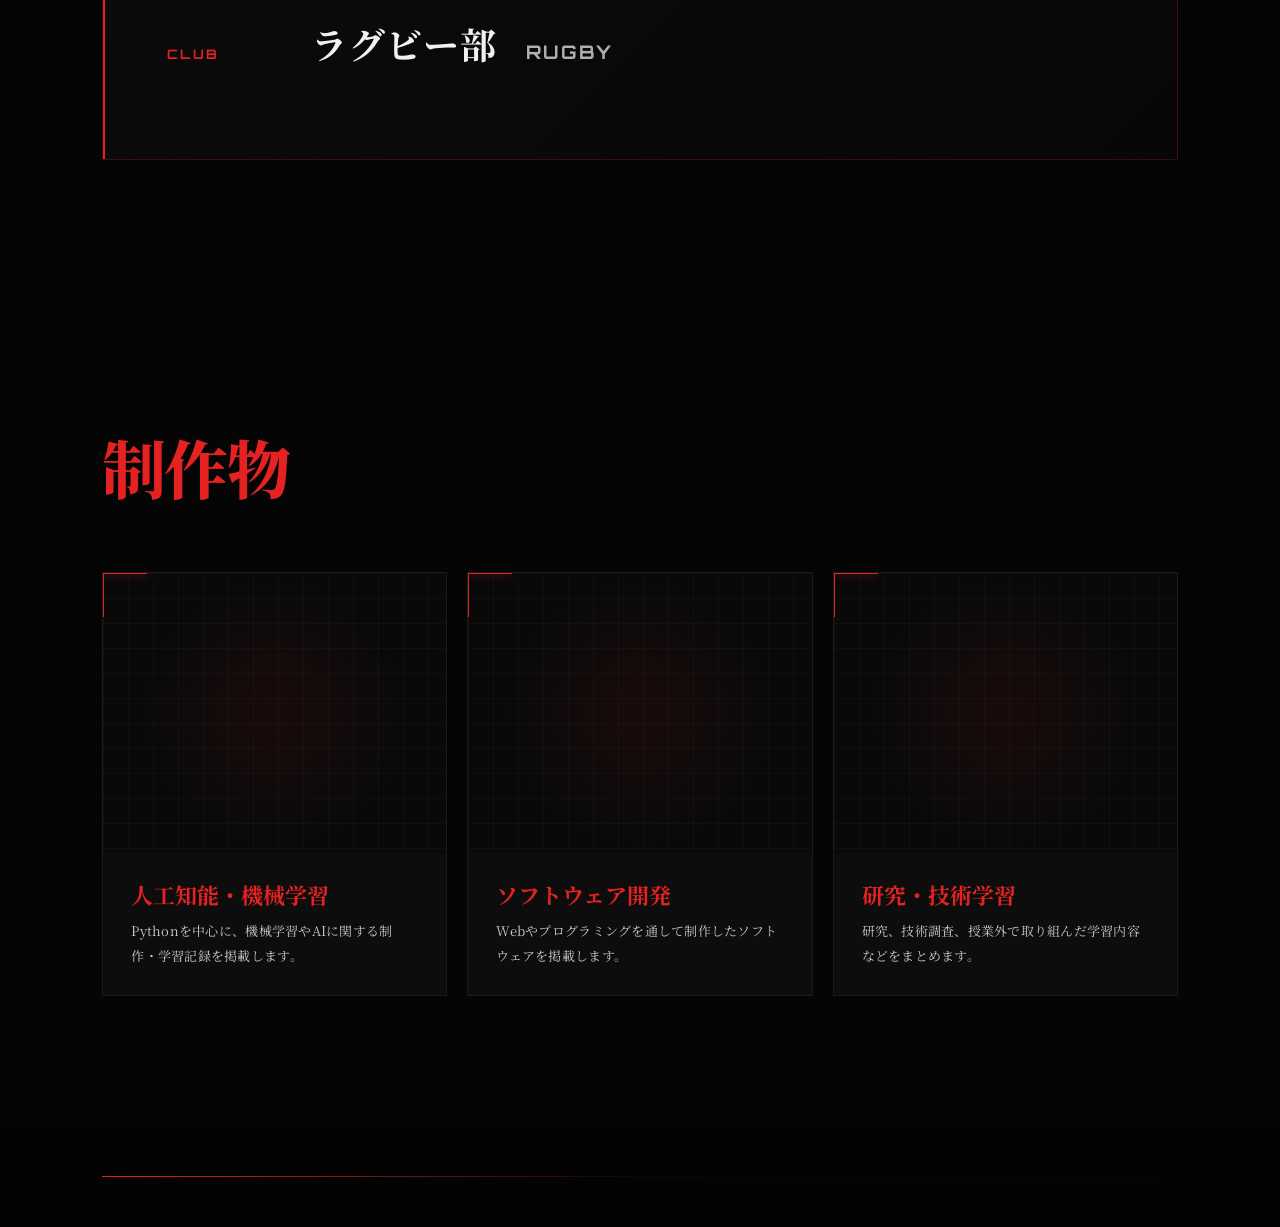
==== commit fb47197e: "Update club profile label with Japanese and English" ====
--- a/index.html
+++ b/index.html
@@ -233,7 +233,7 @@
           </div>
           <div class="profile-row">
             <div class="profile-label">CLUB</div>
-            <div class="profile-value">RUGBY</div>
+            <div class="profile-value">ラグビー部 <span class="en">RUGBY</span></div>
           </div>
         </div>
       </div>
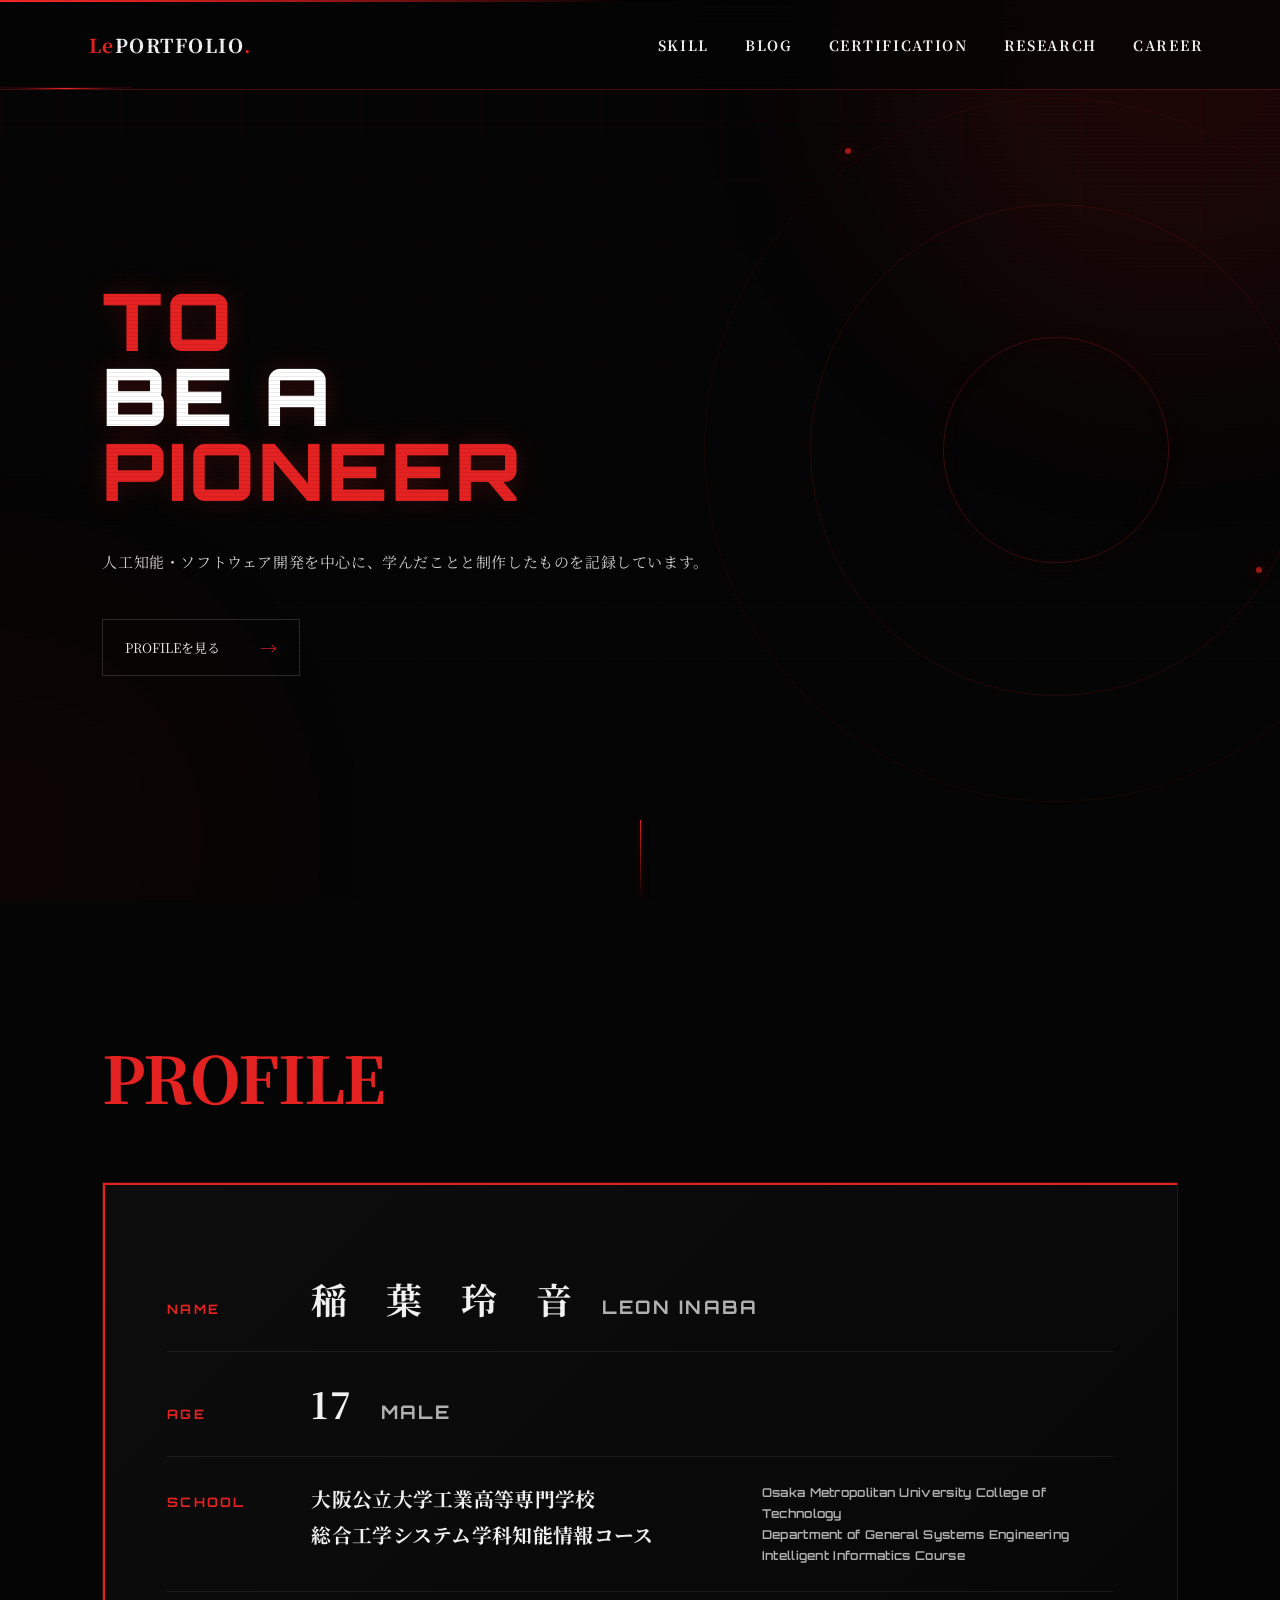
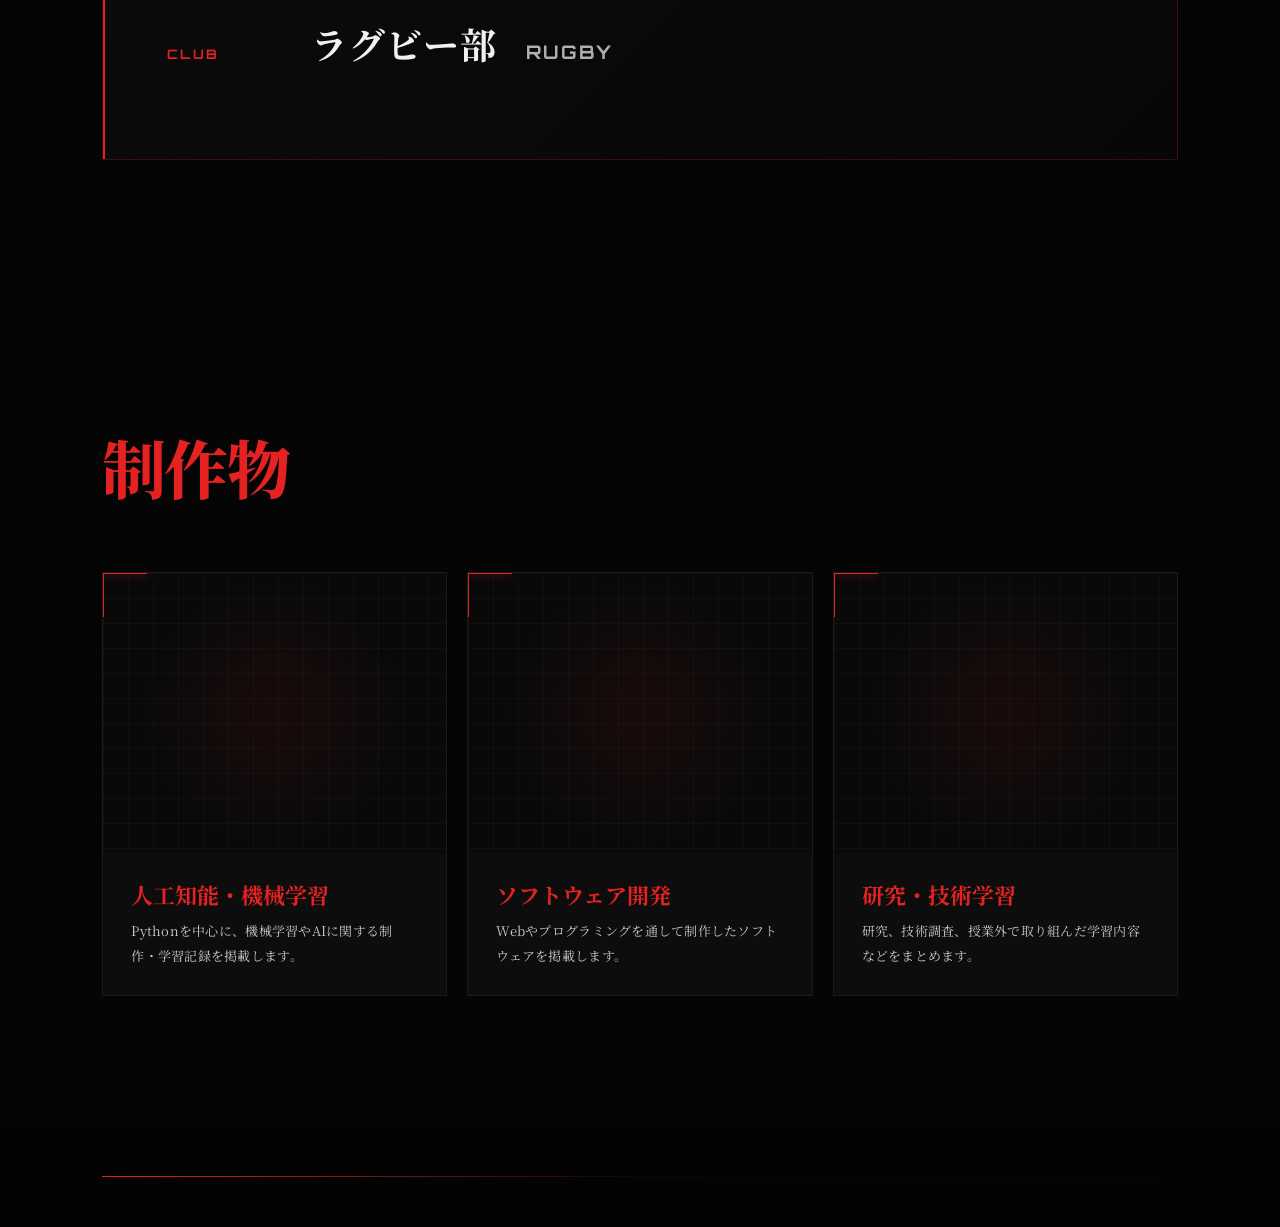
==== commit d65c91b6: "Bust theme cache for header update" ====
--- a/index.html
+++ b/index.html
@@ -8,7 +8,7 @@
   <link rel="preconnect" href="https://fonts.gstatic.com" crossorigin>
   <link href="https://fonts.googleapis.com/css2?family=Noto+Serif+JP:wght@400;500;600;700;800;900&family=Orbitron:wght@500;600;700;800;900&display=swap" rel="stylesheet">
   <link rel="stylesheet" href="style.css?v=20260903-0615">
-  <link rel="stylesheet" href="japanese-theme.css?v=20260903-0615">
+  <link rel="stylesheet" href="japanese-theme.css?v=20260905-0554">
   <style>
     header .logo {
       color: var(--white) !important;
--- a/japanese-theme.css
+++ b/japanese-theme.css
@@ -15,8 +15,27 @@
 }
 
 .logo {
+  position: relative;
+  display: inline-block;
+  padding: 8px 12px;
+  overflow: hidden;
   letter-spacing: 0.08em;
   word-spacing: 0.72em;
+  background-image: linear-gradient(90deg, #ff2424 0%, #d91818 46%, #730808 100%);
+  background-repeat: no-repeat;
+  background-position: left center;
+  background-size: 0% 100%;
+  transition: background-size 0.46s cubic-bezier(0.22, 1, 0.36, 1), color 0.28s ease;
+}
+
+.logo:hover {
+  background-size: 100% 100%;
+}
+
+header .logo:hover,
+header .logo:hover span {
+  color: #050505 !important;
+  text-shadow: none !important;
 }
 
 /* トピック・タイトルは赤 */
@@ -125,13 +144,35 @@
   color: var(--white);
 }
 
-/* HEADER SWEEP — 細い赤ライン上を、短い高輝度セグメントだけが滑る */
+/* HEADER BORDER — 上は左赤→中央で黒へフェード、下は動く赤ライン */
 header {
   overflow: hidden;
-  border-bottom: 1px solid rgba(229, 34, 34, 0.38) !important;
+  border-bottom: 1px solid rgba(229, 34, 34, 0.30) !important;
   box-shadow: none;
 }
 
+/* 上端：左から中央付近まで赤→暗赤→黒へフェード */
+header::before {
+  content: "";
+  position: absolute;
+  left: 0;
+  top: 0;
+  width: 55%;
+  height: 2px;
+  pointer-events: none;
+  z-index: 3;
+  background: linear-gradient(
+    90deg,
+    #ff2b2b 0%,
+    #e52222 20%,
+    #a31717 45%,
+    #4b0b0b 70%,
+    rgba(0, 0, 0, 0.82) 90%,
+    rgba(0, 0, 0, 0) 100%
+  );
+}
+
+/* 下端：短い赤い光が左から右へ流れる */
 header::after {
   content: "";
   position: absolute;
@@ -140,6 +181,7 @@
   width: 132px;
   height: 2px;
   pointer-events: none;
+  z-index: 3;
   border-radius: 999px;
   background: linear-gradient(
     90deg,
@@ -157,15 +199,15 @@
 }
 
 @keyframes headerRedSweep {
-  from {
-    transform: translateX(-160px);
-  }
-  to {
-    transform: translateX(calc(100vw + 160px));
-  }
+  from { transform: translateX(-160px); }
+  to { transform: translateX(calc(100vw + 160px)); }
 }
 
 @media (prefers-reduced-motion: reduce) {
+  .logo {
+    transition: none;
+  }
+
   header::after {
     animation: none;
     display: none;
@@ -180,4 +222,8 @@
   .about-box {
     padding: 28px;
   }
-}
+
+  header::before {
+    width: 72%;
+  }
+}
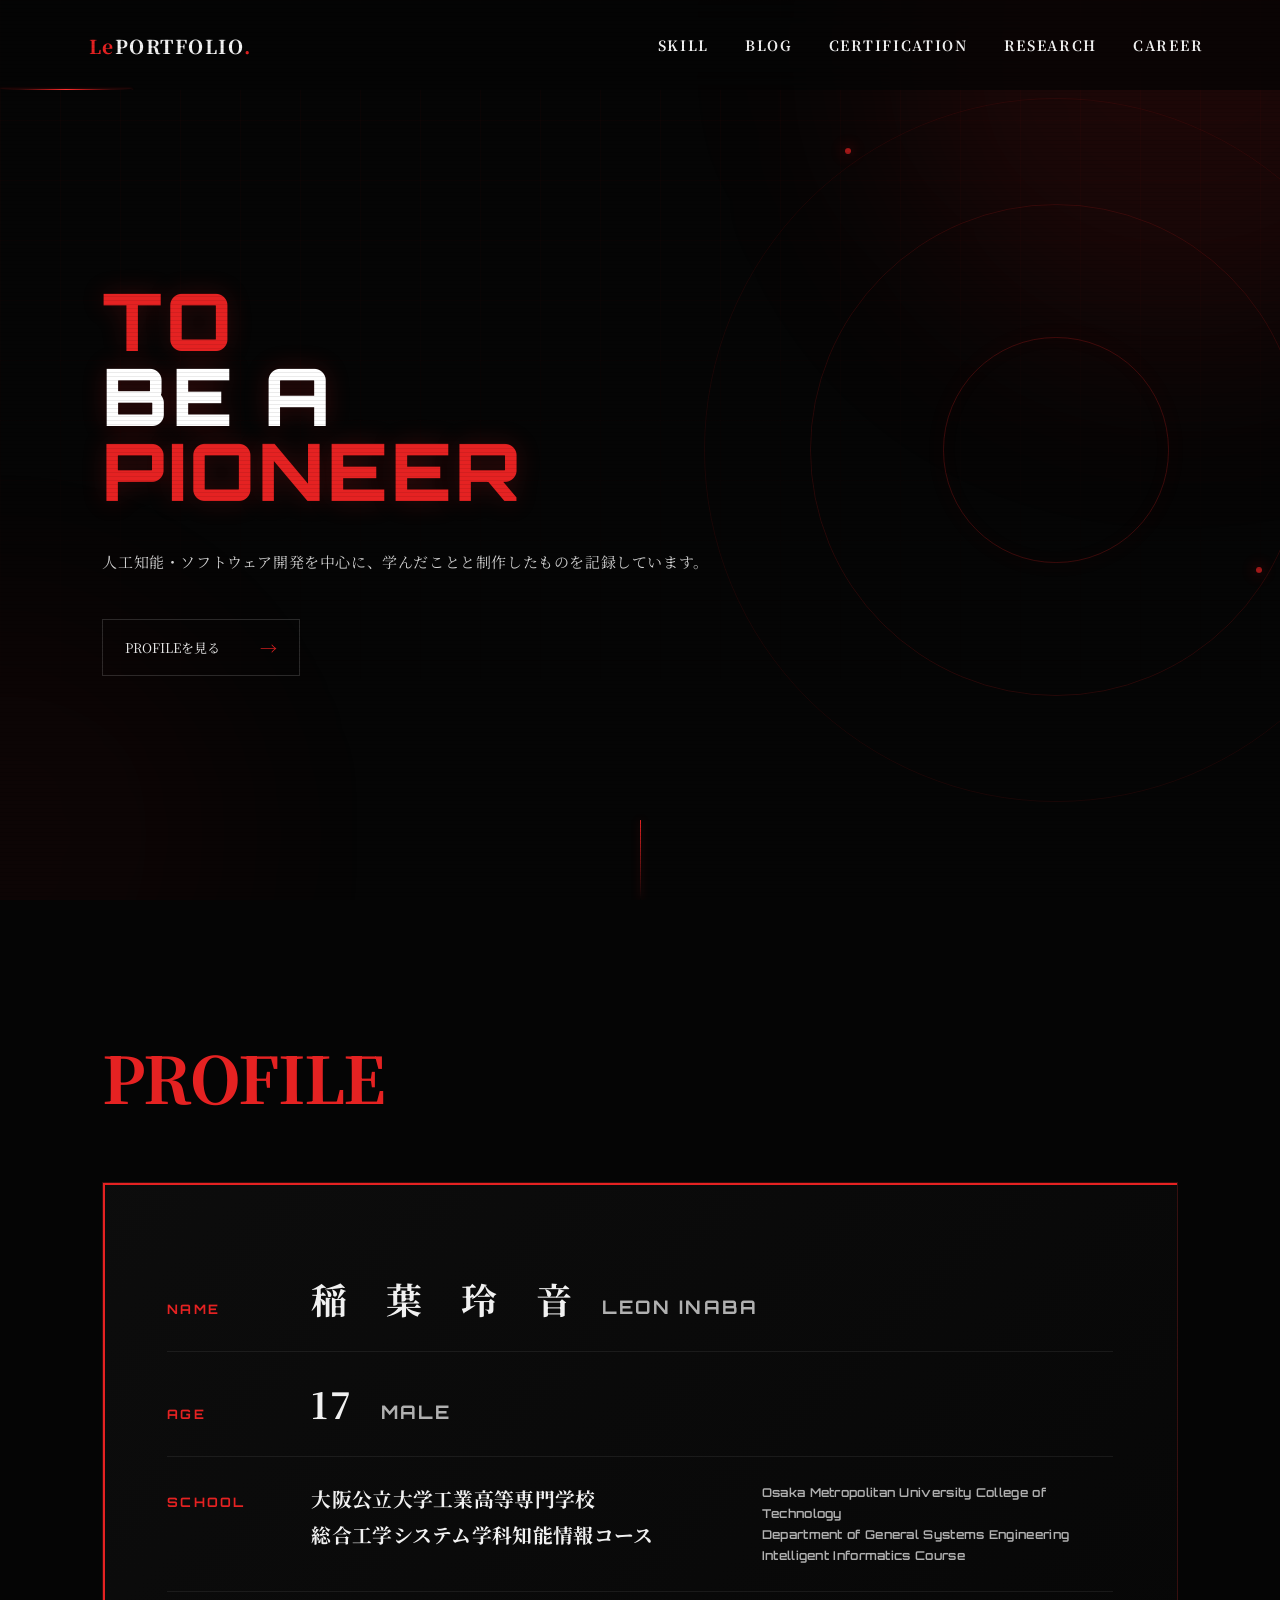
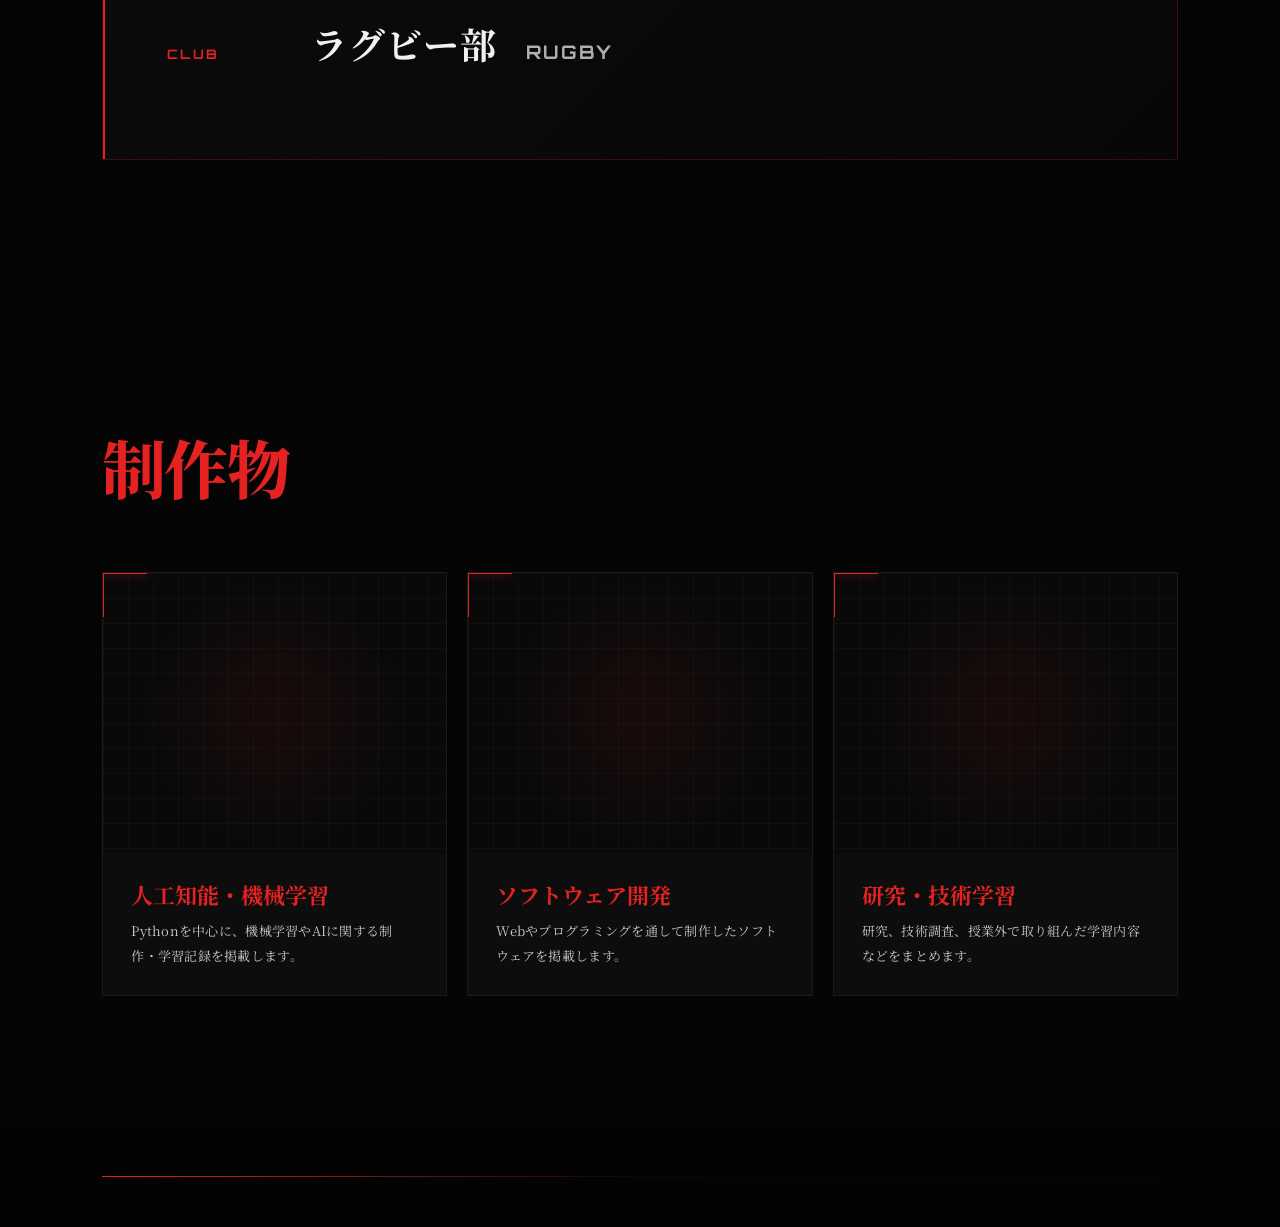
==== commit 3789fce5: "Bust header CSS cache" ====
--- a/index.html
+++ b/index.html
@@ -8,7 +8,7 @@
   <link rel="preconnect" href="https://fonts.gstatic.com" crossorigin>
   <link href="https://fonts.googleapis.com/css2?family=Noto+Serif+JP:wght@400;500;600;700;800;900&family=Orbitron:wght@500;600;700;800;900&display=swap" rel="stylesheet">
   <link rel="stylesheet" href="style.css?v=20260903-0615">
-  <link rel="stylesheet" href="japanese-theme.css?v=20260905-0554">
+  <link rel="stylesheet" href="japanese-theme.css?v=20260905-0610">
   <style>
     header .logo {
       color: var(--white) !important;
--- a/japanese-theme.css
+++ b/japanese-theme.css
@@ -144,32 +144,21 @@
   color: var(--white);
 }
 
-/* HEADER BORDER — 上は左赤→中央で黒へフェード、下は動く赤ライン */
+/* HEADER — 固定線は完全に無効化し、動く赤ラインだけ残す */
 header {
   overflow: hidden;
-  border-bottom: 1px solid rgba(229, 34, 34, 0.30) !important;
+  border-top: 0 !important;
+  border-bottom: 0 !important;
+  outline: 0 !important;
   box-shadow: none;
 }
 
-/* 上端：左から中央付近まで赤→暗赤→黒へフェード */
 header::before {
-  content: "";
-  position: absolute;
-  left: 0;
-  top: 0;
-  width: 55%;
-  height: 2px;
-  pointer-events: none;
-  z-index: 3;
-  background: linear-gradient(
-    90deg,
-    #ff2b2b 0%,
-    #e52222 20%,
-    #a31717 45%,
-    #4b0b0b 70%,
-    rgba(0, 0, 0, 0.82) 90%,
-    rgba(0, 0, 0, 0) 100%
-  );
+  content: none !important;
+  display: none !important;
+  background: none !important;
+  border: 0 !important;
+  box-shadow: none !important;
 }
 
 /* 下端：短い赤い光が左から右へ流れる */
@@ -222,8 +211,4 @@
   .about-box {
     padding: 28px;
   }
-
-  header::before {
-    width: 72%;
-  }
-}
+}
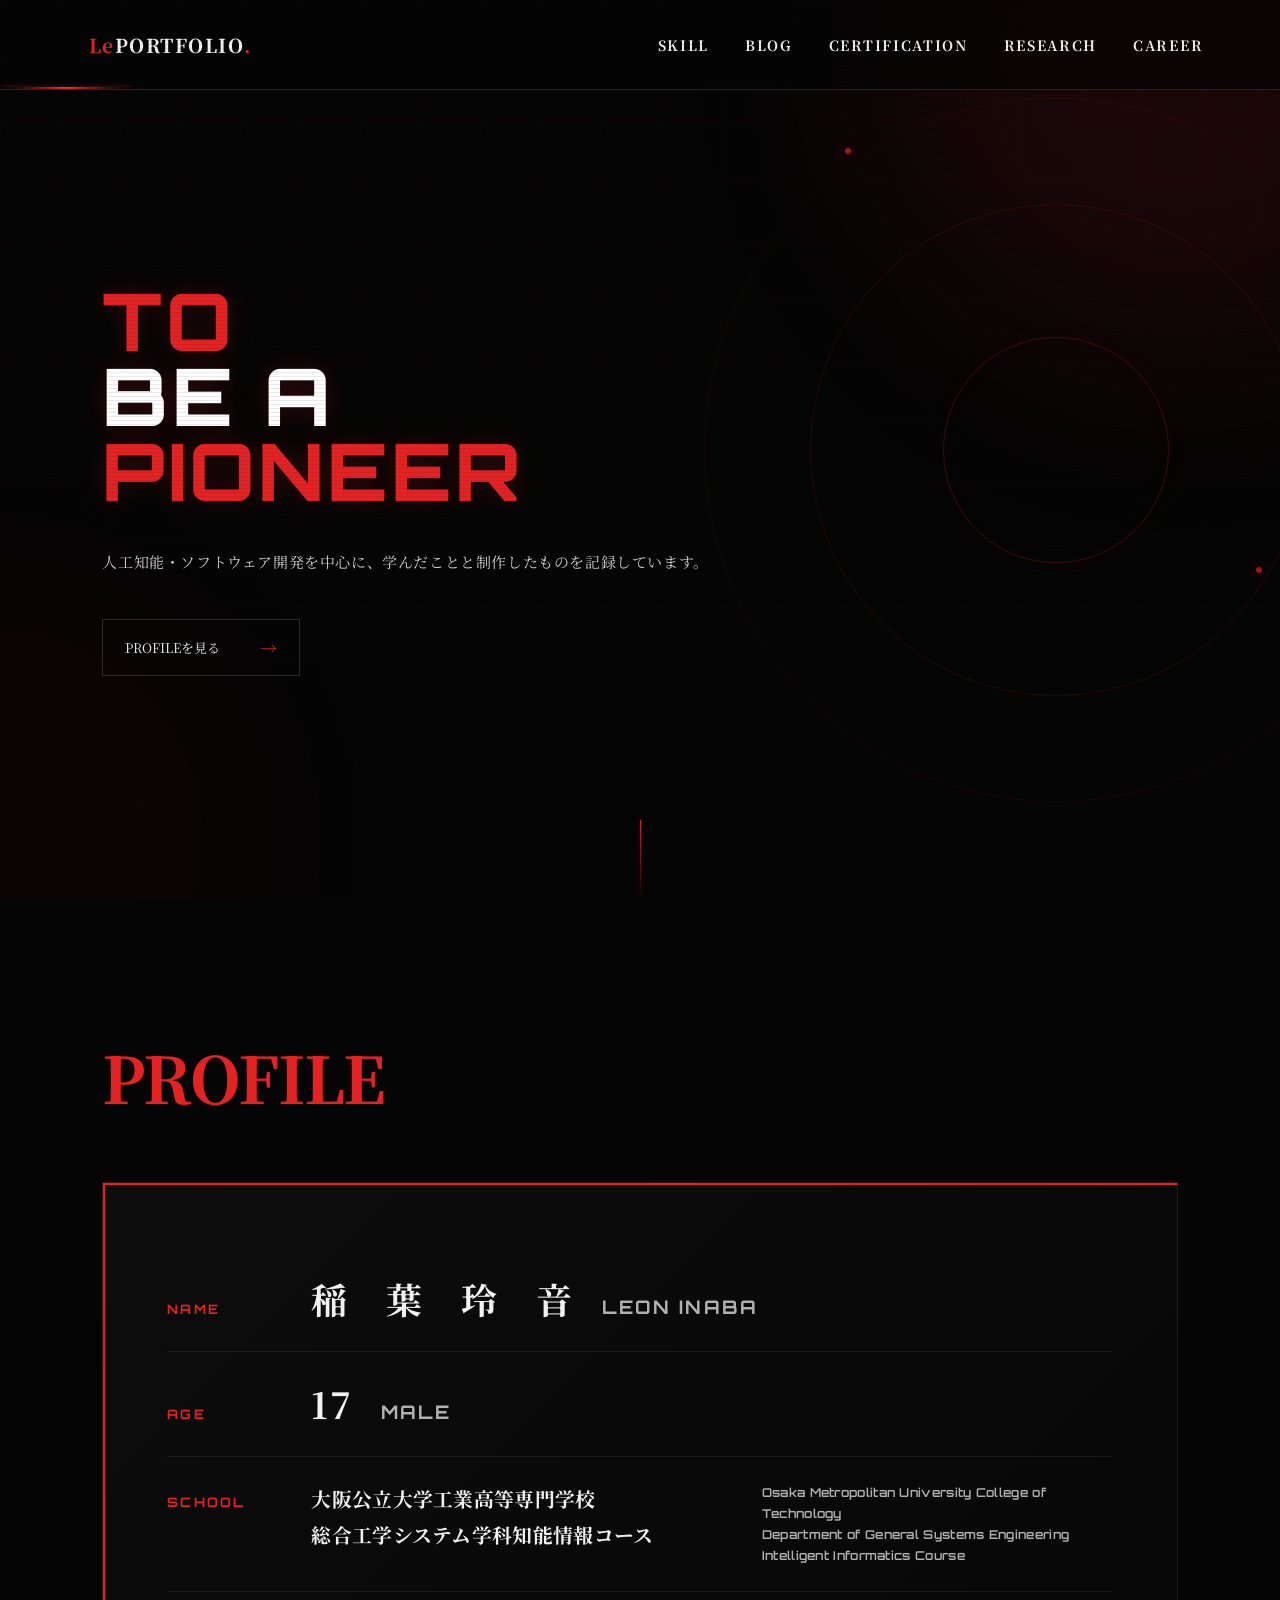
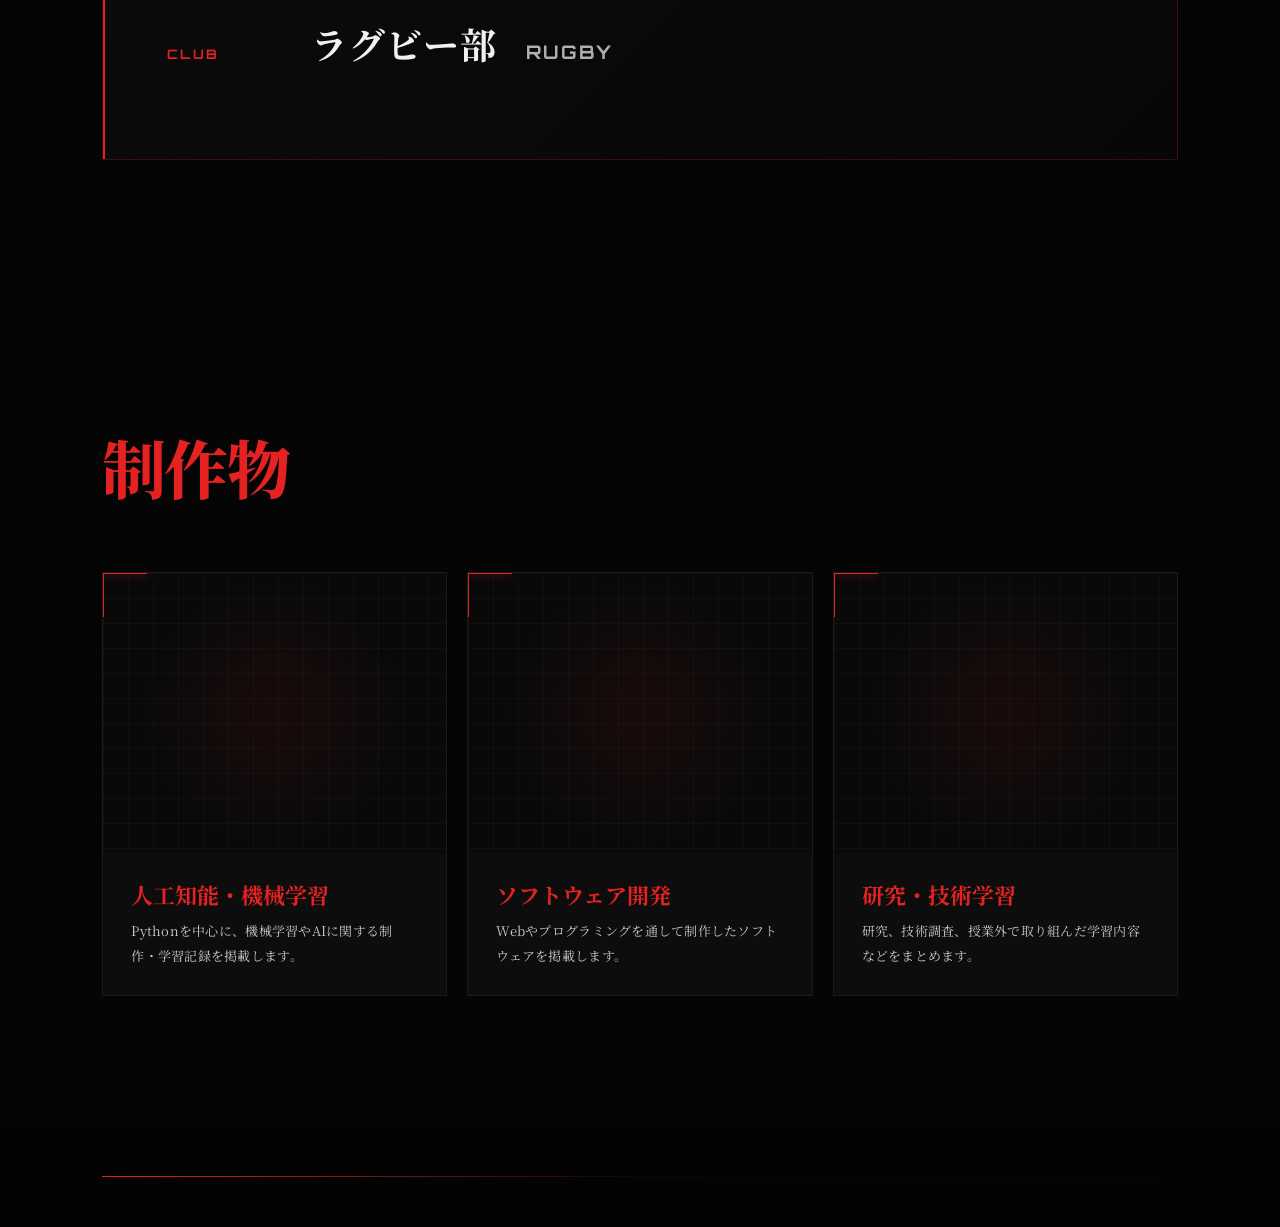
==== commit a6f98a91: "Refresh header line styles" ====
--- a/index.html
+++ b/index.html
@@ -8,7 +8,7 @@
   <link rel="preconnect" href="https://fonts.gstatic.com" crossorigin>
   <link href="https://fonts.googleapis.com/css2?family=Noto+Serif+JP:wght@400;500;600;700;800;900&family=Orbitron:wght@500;600;700;800;900&display=swap" rel="stylesheet">
   <link rel="stylesheet" href="style.css?v=20260903-0615">
-  <link rel="stylesheet" href="japanese-theme.css?v=20260905-0610">
+  <link rel="stylesheet" href="japanese-theme.css?v=20260905-0622">
   <style>
     header .logo {
       color: var(--white) !important;
@@ -27,10 +27,7 @@
       color: var(--red-bright) !important;
     }
 
-    .profile {
-      position: relative;
-    }
-
+    .profile { position: relative; }
     .profile-box {
       position: relative;
       max-width: 1080px;
@@ -41,7 +38,6 @@
       background: linear-gradient(135deg, rgba(13,13,13,0.96), rgba(7,7,7,0.96));
       overflow: hidden;
     }
-
     .profile-box::before {
       content: "";
       position: absolute;
@@ -52,7 +48,6 @@
       background: var(--red);
       transition: width 1s cubic-bezier(0.22, 1, 0.36, 1);
     }
-
     .profile-box::after {
       content: "";
       position: absolute;
@@ -63,15 +58,9 @@
       background: var(--red);
       transition: height 1s cubic-bezier(0.22, 1, 0.36, 1) 0.12s;
     }
-
     .profile.is-visible .profile-box::before { width: 100%; }
     .profile.is-visible .profile-box::after { height: 100%; }
-
-    .profile-grid {
-      display: grid;
-      gap: 0;
-    }
-
+    .profile-grid { display: grid; gap: 0; }
     .profile-row {
       display: grid;
       grid-template-columns: 120px 1fr;
@@ -83,17 +72,11 @@
       transform: translateY(26px);
       transition: opacity 0.7s ease, transform 0.85s cubic-bezier(0.22, 1, 0.36, 1);
     }
-
     .profile-row:last-child { border-bottom: 0; }
     .profile-row:nth-child(2) { transition-delay: 0.12s; }
     .profile-row:nth-child(3) { transition-delay: 0.24s; }
     .profile-row:nth-child(4) { transition-delay: 0.36s; }
-
-    .profile.is-visible .profile-row {
-      opacity: 1;
-      transform: translateY(0);
-    }
-
+    .profile.is-visible .profile-row { opacity: 1; transform: translateY(0); }
     .profile-label {
       color: var(--red);
       font-family: "Orbitron", sans-serif;
@@ -101,7 +84,6 @@
       font-weight: 700;
       letter-spacing: 0.16em;
     }
-
     .profile-value {
       color: var(--white);
       font-family: "Noto Serif JP", "Yu Mincho", "Hiragino Mincho ProN", serif;
@@ -110,7 +92,6 @@
       line-height: 1.55;
       letter-spacing: 0.04em;
     }
-
     .profile-value .en {
       margin-left: 18px;
       color: rgba(241,241,241,0.72);
@@ -119,25 +100,18 @@
       letter-spacing: 0.12em;
       white-space: nowrap;
     }
-
     .school-pair {
       display: grid;
       grid-template-columns: minmax(0, 1.08fr) minmax(0, 0.92fr);
       gap: clamp(18px, 3vw, 42px);
       align-items: start;
     }
-
-    .school-ja,
-    .school-en {
-      min-width: 0;
-    }
-
+    .school-ja, .school-en { min-width: 0; }
     .school-ja {
       font-size: clamp(15px, 1.55vw, 21px);
       line-height: 1.85;
       letter-spacing: 0.015em;
     }
-
     .school-en {
       padding-top: 1px;
       color: rgba(241,241,241,0.72);
@@ -147,29 +121,13 @@
       line-height: 1.75;
       letter-spacing: 0.025em;
     }
-
     @media (max-width: 700px) {
-      .profile-row {
-        grid-template-columns: 1fr;
-        gap: 8px;
-        padding: 20px 0;
-      }
-      .profile-value .en {
-        display: block;
-        margin: 6px 0 0;
-      }
-      .school-pair {
-        grid-template-columns: 1fr;
-        gap: 14px;
-      }
-      .school-ja {
-        font-size: clamp(14px, 4.2vw, 18px);
-      }
-      .school-en {
-        font-size: clamp(10px, 3.2vw, 12px);
-      }
-    }
-
+      .profile-row { grid-template-columns: 1fr; gap: 8px; padding: 20px 0; }
+      .profile-value .en { display: block; margin: 6px 0 0; }
+      .school-pair { grid-template-columns: 1fr; gap: 14px; }
+      .school-ja { font-size: clamp(14px, 4.2vw, 18px); }
+      .school-en { font-size: clamp(10px, 3.2vw, 12px); }
+    }
     @media (prefers-reduced-motion: reduce) {
       .profile-box::before { width: 100%; transition: none; }
       .profile-box::after { height: 100%; transition: none; }
@@ -254,13 +212,11 @@
     (() => {
       const profile = document.querySelector('.profile');
       if (!profile) return;
-
       const reduceMotion = window.matchMedia('(prefers-reduced-motion: reduce)').matches;
       if (reduceMotion || !('IntersectionObserver' in window)) {
         profile.classList.add('is-visible');
         return;
       }
-
       const observer = new IntersectionObserver((entries) => {
         entries.forEach((entry) => {
           if (!entry.isIntersecting) return;
@@ -268,7 +224,6 @@
           observer.unobserve(entry.target);
         });
       }, { threshold: 0.24, rootMargin: '0px 0px -8% 0px' });
-
       observer.observe(profile);
     })();
   </script>
--- a/japanese-theme.css
+++ b/japanese-theme.css
@@ -21,20 +21,21 @@
   overflow: hidden;
   letter-spacing: 0.08em;
   word-spacing: 0.72em;
-  background-image: linear-gradient(90deg, #ff2424 0%, #d91818 46%, #730808 100%);
-  background-repeat: no-repeat;
-  background-position: left center;
-  background-size: 0% 100%;
-  transition: background-size 0.46s cubic-bezier(0.22, 1, 0.36, 1), color 0.28s ease;
+  background: none !important;
+  transition: none;
 }
 
 .logo:hover {
-  background-size: 100% 100%;
-}
-
-header .logo:hover,
+  background: none !important;
+}
+
+header .logo:hover {
+  color: var(--white) !important;
+  text-shadow: none !important;
+}
+
 header .logo:hover span {
-  color: #050505 !important;
+  color: var(--red) !important;
   text-shadow: none !important;
 }
 
@@ -144,11 +145,11 @@
   color: var(--white);
 }
 
-/* HEADER — 固定線は完全に無効化し、動く赤ラインだけ残す */
+/* HEADER — 上側は何も出さず、下側だけ赤い境界線＋動くハイライト */
 header {
   overflow: hidden;
   border-top: 0 !important;
-  border-bottom: 0 !important;
+  border-bottom: 1px solid rgba(229, 34, 34, 0.38) !important;
   outline: 0 !important;
   box-shadow: none;
 }
@@ -166,7 +167,7 @@
   content: "";
   position: absolute;
   left: 0;
-  bottom: -1px;
+  bottom: 0;
   width: 132px;
   height: 2px;
   pointer-events: none;
@@ -182,7 +183,7 @@
     rgba(229, 34, 34, 0.18) 84%,
     transparent 100%
   );
-  box-shadow: 0 0 3px rgba(229, 34, 34, 0.42);
+  box-shadow: 0 0 4px rgba(229, 34, 34, 0.55);
   animation: headerRedSweep 7.4s linear infinite;
   will-change: transform;
 }
@@ -193,10 +194,6 @@
 }
 
 @media (prefers-reduced-motion: reduce) {
-  .logo {
-    transition: none;
-  }
-
   header::after {
     animation: none;
     display: none;
